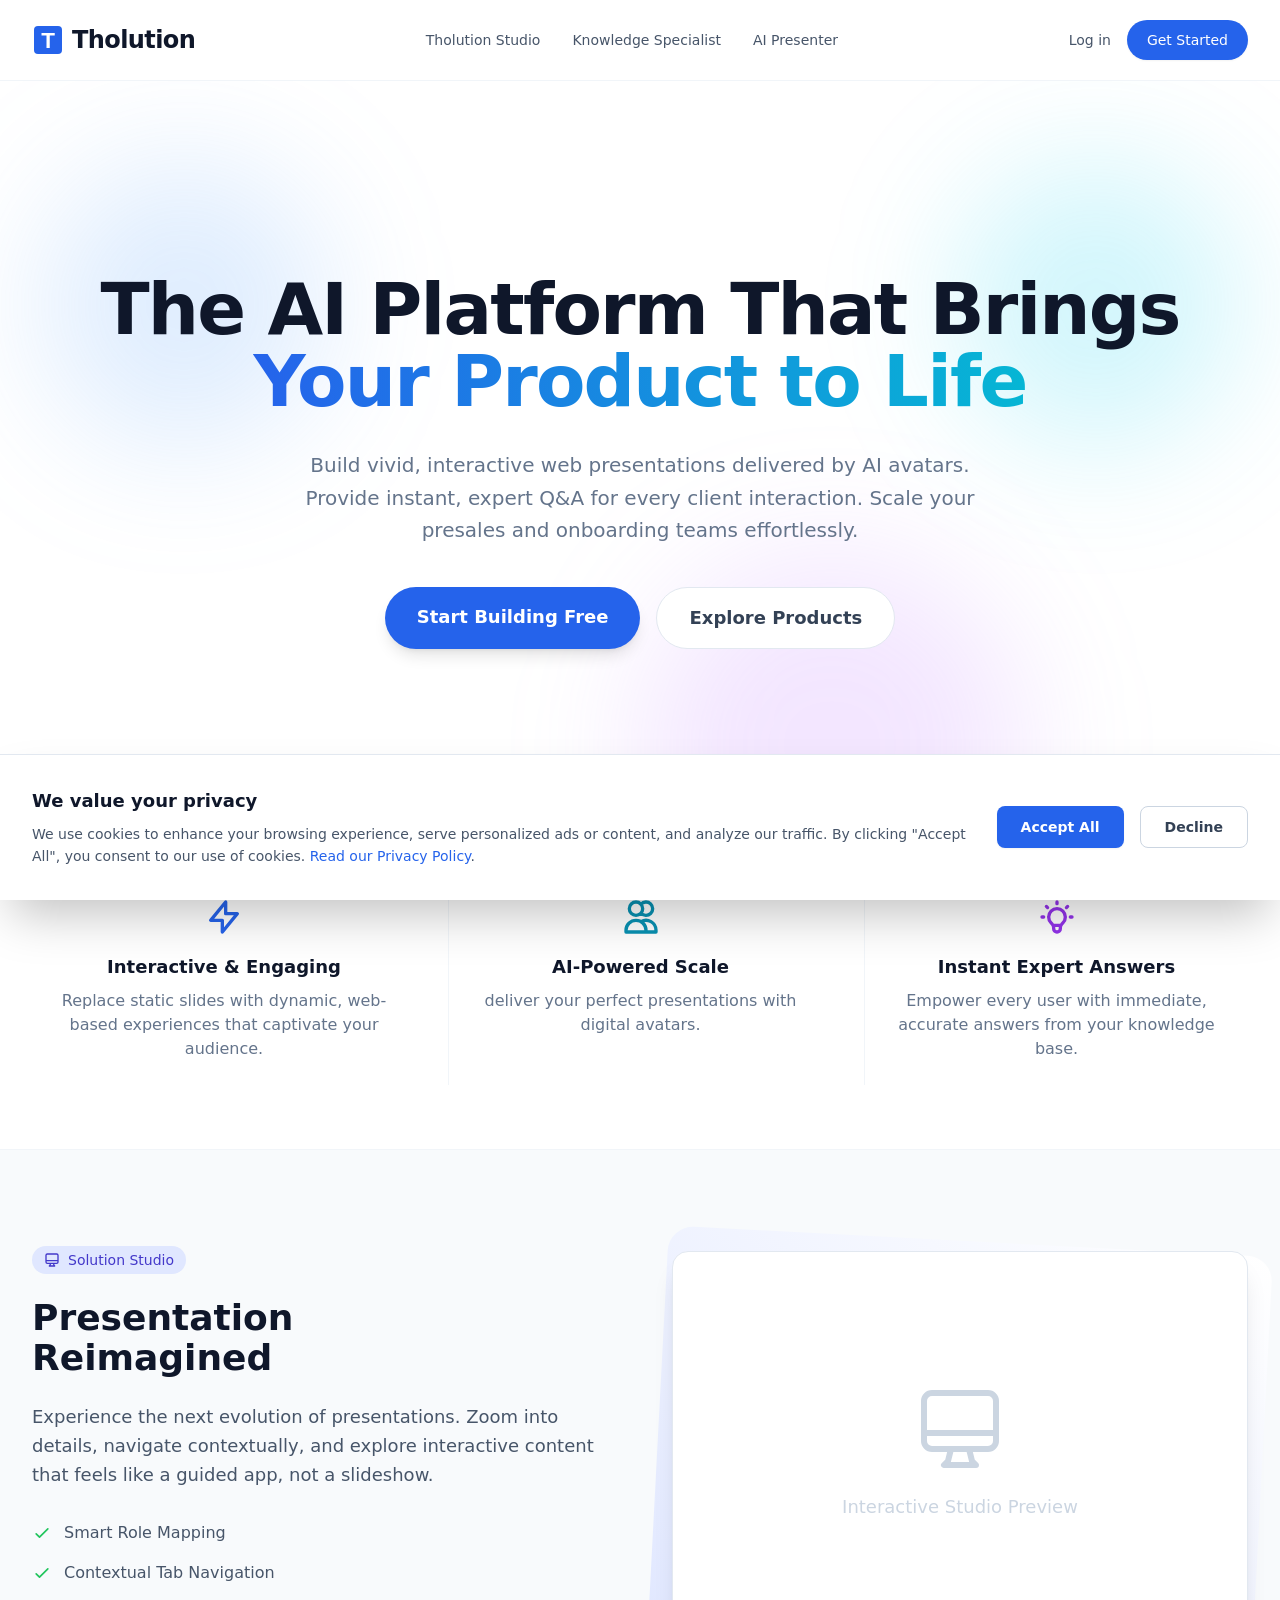
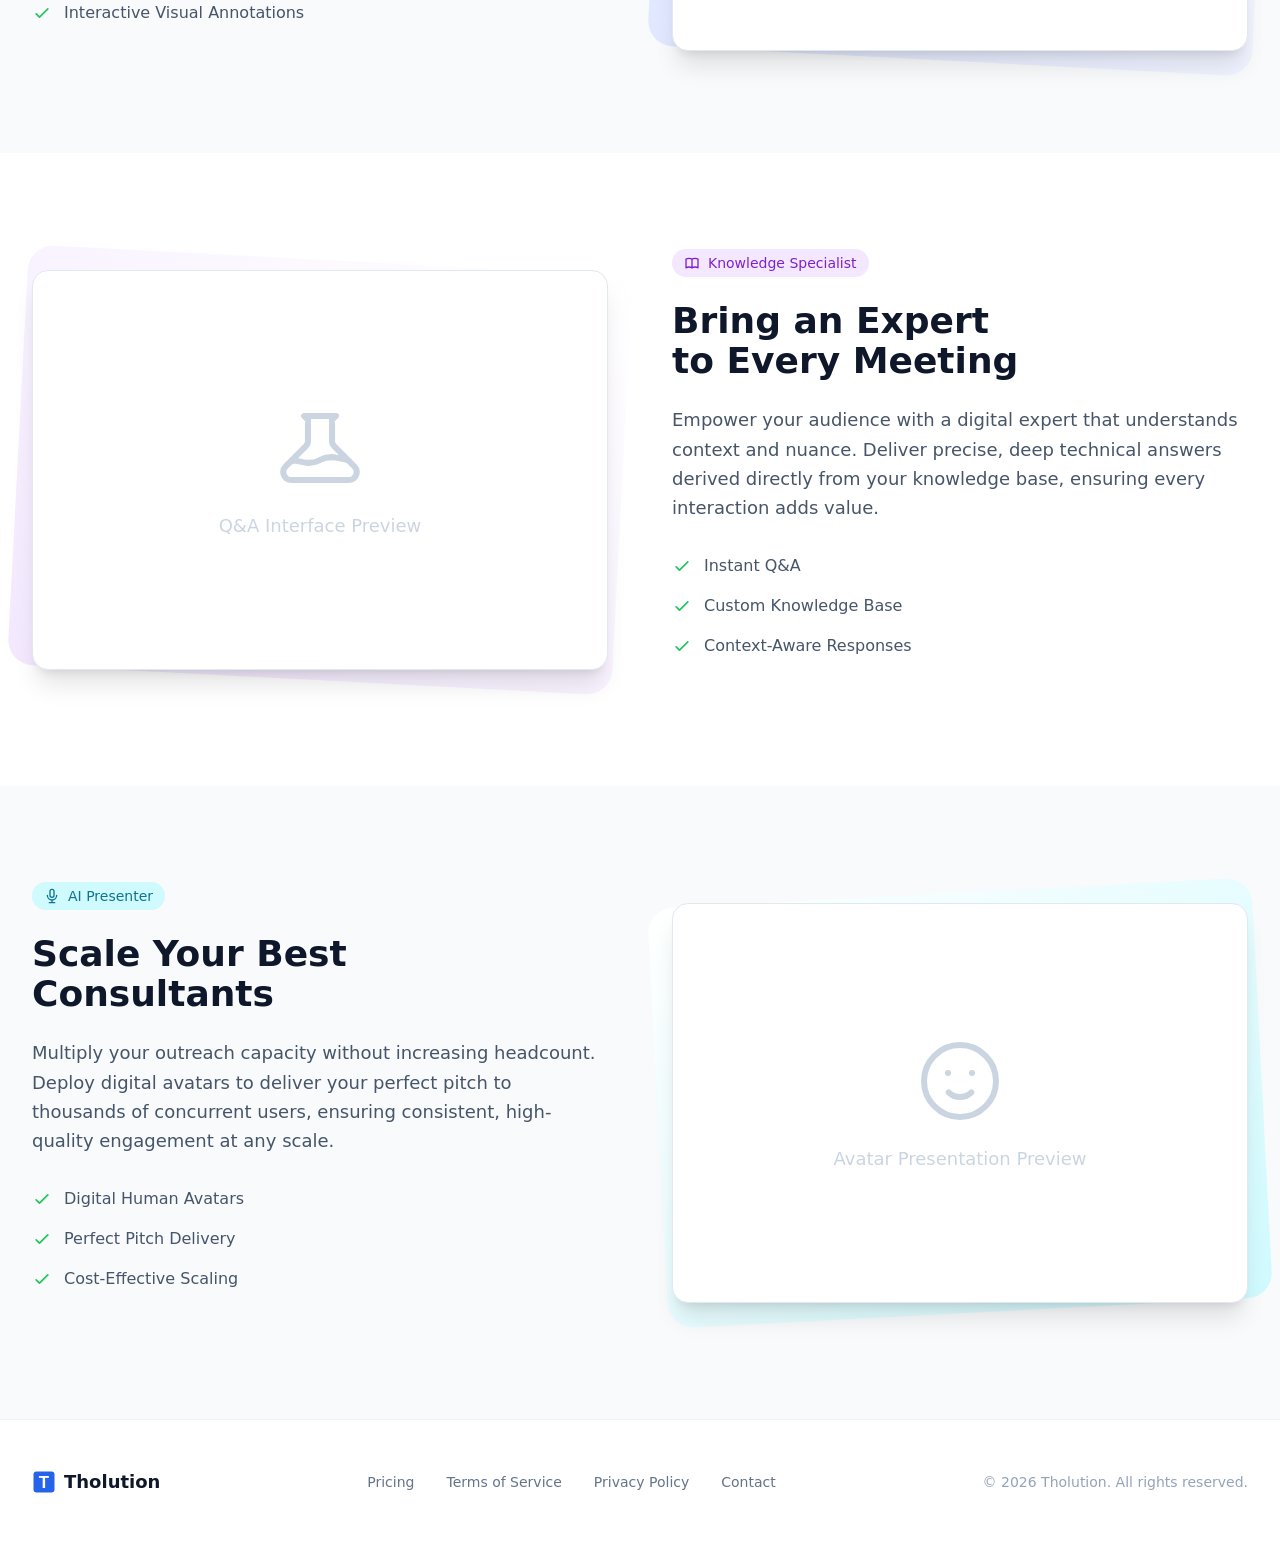
==== index.html @ 137892c8 "update" ====
<!doctype html>
<html lang="en">
  <head>
    <meta charset="UTF-8" />
    <link rel="icon" type="image/svg+xml" href="./logo.svg" />
    <meta name="viewport" content="width=device-width, initial-scale=1.0" />
    <title>Tholution</title>
    <script type="module" crossorigin src="./assets/index-id7wQZdW.js"></script>
    <link rel="stylesheet" crossorigin href="./assets/index-CT3UeF5n.css">
  </head>
  <body>
    <div id="app"></div>
  </body>
</html>
---- assets/index-CT3UeF5n.css ----
*,:before,:after{--tw-border-spacing-x: 0;--tw-border-spacing-y: 0;--tw-translate-x: 0;--tw-translate-y: 0;--tw-rotate: 0;--tw-skew-x: 0;--tw-skew-y: 0;--tw-scale-x: 1;--tw-scale-y: 1;--tw-pan-x: ;--tw-pan-y: ;--tw-pinch-zoom: ;--tw-scroll-snap-strictness: proximity;--tw-gradient-from-position: ;--tw-gradient-via-position: ;--tw-gradient-to-position: ;--tw-ordinal: ;--tw-slashed-zero: ;--tw-numeric-figure: ;--tw-numeric-spacing: ;--tw-numeric-fraction: ;--tw-ring-inset: ;--tw-ring-offset-width: 0px;--tw-ring-offset-color: #fff;--tw-ring-color: rgb(59 130 246 / .5);--tw-ring-offset-shadow: 0 0 #0000;--tw-ring-shadow: 0 0 #0000;--tw-shadow: 0 0 #0000;--tw-shadow-colored: 0 0 #0000;--tw-blur: ;--tw-brightness: ;--tw-contrast: ;--tw-grayscale: ;--tw-hue-rotate: ;--tw-invert: ;--tw-saturate: ;--tw-sepia: ;--tw-drop-shadow: ;--tw-backdrop-blur: ;--tw-backdrop-brightness: ;--tw-backdrop-contrast: ;--tw-backdrop-grayscale: ;--tw-backdrop-hue-rotate: ;--tw-backdrop-invert: ;--tw-backdrop-opacity: ;--tw-backdrop-saturate: ;--tw-backdrop-sepia: ;--tw-contain-size: ;--tw-contain-layout: ;--tw-contain-paint: ;--tw-contain-style: }::backdrop{--tw-border-spacing-x: 0;--tw-border-spacing-y: 0;--tw-translate-x: 0;--tw-translate-y: 0;--tw-rotate: 0;--tw-skew-x: 0;--tw-skew-y: 0;--tw-scale-x: 1;--tw-scale-y: 1;--tw-pan-x: ;--tw-pan-y: ;--tw-pinch-zoom: ;--tw-scroll-snap-strictness: proximity;--tw-gradient-from-position: ;--tw-gradient-via-position: ;--tw-gradient-to-position: ;--tw-ordinal: ;--tw-slashed-zero: ;--tw-numeric-figure: ;--tw-numeric-spacing: ;--tw-numeric-fraction: ;--tw-ring-inset: ;--tw-ring-offset-width: 0px;--tw-ring-offset-color: #fff;--tw-ring-color: rgb(59 130 246 / .5);--tw-ring-offset-shadow: 0 0 #0000;--tw-ring-shadow: 0 0 #0000;--tw-shadow: 0 0 #0000;--tw-shadow-colored: 0 0 #0000;--tw-blur: ;--tw-brightness: ;--tw-contrast: ;--tw-grayscale: ;--tw-hue-rotate: ;--tw-invert: ;--tw-saturate: ;--tw-sepia: ;--tw-drop-shadow: ;--tw-backdrop-blur: ;--tw-backdrop-brightness: ;--tw-backdrop-contrast: ;--tw-backdrop-grayscale: ;--tw-backdrop-hue-rotate: ;--tw-backdrop-invert: ;--tw-backdrop-opacity: ;--tw-backdrop-saturate: ;--tw-backdrop-sepia: ;--tw-contain-size: ;--tw-contain-layout: ;--tw-contain-paint: ;--tw-contain-style: }*,:before,:after{box-sizing:border-box;border-width:0;border-style:solid;border-color:#e5e7eb}:before,:after{--tw-content: ""}html,:host{line-height:1.5;-webkit-text-size-adjust:100%;-moz-tab-size:4;-o-tab-size:4;tab-size:4;font-family:ui-sans-serif,system-ui,sans-serif,"Apple Color Emoji","Segoe UI Emoji",Segoe UI Symbol,"Noto Color Emoji";font-feature-settings:normal;font-variation-settings:normal;-webkit-tap-highlight-color:transparent}body{margin:0;line-height:inherit}hr{height:0;color:inherit;border-top-width:1px}abbr:where([title]){-webkit-text-decoration:underline dotted;text-decoration:underline dotted}h1,h2,h3,h4,h5,h6{font-size:inherit;font-weight:inherit}a{color:inherit;text-decoration:inherit}b,strong{font-weight:bolder}code,kbd,samp,pre{font-family:ui-monospace,SFMono-Regular,Menlo,Monaco,Consolas,Liberation Mono,Courier New,monospace;font-feature-settings:normal;font-variation-settings:normal;font-size:1em}small{font-size:80%}sub,sup{font-size:75%;line-height:0;position:relative;vertical-align:baseline}sub{bottom:-.25em}sup{top:-.5em}table{text-indent:0;border-color:inherit;border-collapse:collapse}button,input,optgroup,select,textarea{font-family:inherit;font-feature-settings:inherit;font-variation-settings:inherit;font-size:100%;font-weight:inherit;line-height:inherit;letter-spacing:inherit;color:inherit;margin:0;padding:0}button,select{text-transform:none}button,input:where([type=button]),input:where([type=reset]),input:where([type=submit]){-webkit-appearance:button;background-color:transparent;background-image:none}:-moz-focusring{outline:auto}:-moz-ui-invalid{box-shadow:none}progress{vertical-align:baseline}::-webkit-inner-spin-button,::-webkit-outer-spin-button{height:auto}[type=search]{-webkit-appearance:textfield;outline-offset:-2px}::-webkit-search-decoration{-webkit-appearance:none}::-webkit-file-upload-button{-webkit-appearance:button;font:inherit}summary{display:list-item}blockquote,dl,dd,h1,h2,h3,h4,h5,h6,hr,figure,p,pre{margin:0}fieldset{margin:0;padding:0}legend{padding:0}ol,ul,menu{list-style:none;margin:0;padding:0}dialog{padding:0}textarea{resize:vertical}input::-moz-placeholder,textarea::-moz-placeholder{opacity:1;color:#9ca3af}input::placeholder,textarea::placeholder{opacity:1;color:#9ca3af}button,[role=button]{cursor:pointer}:disabled{cursor:default}img,svg,video,canvas,audio,iframe,embed,object{display:block;vertical-align:middle}img,video{max-width:100%;height:auto}[hidden]:where(:not([hidden=until-found])){display:none}.container{width:100%;margin-right:auto;margin-left:auto}@media (min-width: 640px){.container{max-width:640px}}@media (min-width: 768px){.container{max-width:768px}}@media (min-width: 1024px){.container{max-width:1024px}}@media (min-width: 1280px){.container{max-width:1280px}}@media (min-width: 1536px){.container{max-width:1536px}}.sr-only{position:absolute;width:1px;height:1px;padding:0;margin:-1px;overflow:hidden;clip:rect(0,0,0,0);white-space:nowrap;border-width:0}.pointer-events-none{pointer-events:none}.pointer-events-auto{pointer-events:auto}.static{position:static}.fixed{position:fixed}.absolute{position:absolute}.relative{position:relative}.sticky{position:sticky}.inset-0{top:0;right:0;bottom:0;left:0}.-bottom-32{bottom:-8rem}.-left-1\.5{left:-.375rem}.-right-1\.5{right:-.375rem}.bottom-0{bottom:0}.bottom-4{bottom:1rem}.left-0{left:0}.left-1\/2{left:50%}.left-10{left:2.5rem}.left-3{left:.75rem}.left-8{left:2rem}.left-\[-6px\]{left:-6px}.left-\[15px\]{left:15px}.left-\[19px\]{left:19px}.right-0{right:0}.right-10{right:2.5rem}.right-4{right:1rem}.right-\[-6px\]{right:-6px}.top-0{top:0}.top-1\/2{top:50%}.top-20{top:5rem}.top-4{top:1rem}.top-8{top:2rem}.z-0{z-index:0}.z-10{z-index:10}.z-50{z-index:50}.mx-auto{margin-left:auto;margin-right:auto}.my-6{margin-top:1.5rem;margin-bottom:1.5rem}.mb-0{margin-bottom:0}.mb-1{margin-bottom:.25rem}.mb-10{margin-bottom:2.5rem}.mb-12{margin-bottom:3rem}.mb-16{margin-bottom:4rem}.mb-2{margin-bottom:.5rem}.mb-4{margin-bottom:1rem}.mb-6{margin-bottom:1.5rem}.mb-8{margin-bottom:2rem}.ml-1{margin-left:.25rem}.ml-2{margin-left:.5rem}.ml-3{margin-left:.75rem}.mr-2{margin-right:.5rem}.mr-3{margin-right:.75rem}.mt-0\.5{margin-top:.125rem}.mt-1{margin-top:.25rem}.mt-1\.5{margin-top:.375rem}.mt-2{margin-top:.5rem}.mt-24{margin-top:6rem}.mt-3{margin-top:.75rem}.mt-4{margin-top:1rem}.mt-6{margin-top:1.5rem}.mt-8{margin-top:2rem}.mt-auto{margin-top:auto}.block{display:block}.flex{display:flex}.inline-flex{display:inline-flex}.table{display:table}.grid{display:grid}.hidden{display:none}.h-1\.5{height:.375rem}.h-10{height:2.5rem}.h-12{height:3rem}.h-16{height:4rem}.h-2{height:.5rem}.h-20{height:5rem}.h-24{height:6rem}.h-3{height:.75rem}.h-3\.5{height:.875rem}.h-4{height:1rem}.h-48{height:12rem}.h-5{height:1.25rem}.h-6{height:1.5rem}.h-64{height:16rem}.h-72{height:18rem}.h-8{height:2rem}.h-96{height:24rem}.h-\[100vh\]{height:100vh}.h-auto{height:auto}.h-full{height:100%}.h-screen{height:100vh}.max-h-40{max-height:10rem}.max-h-\[60vh\]{max-height:60vh}.max-h-\[90vh\]{max-height:90vh}.max-h-full{max-height:100%}.min-h-0{min-height:0px}.min-h-\[400px\]{min-height:400px}.min-h-screen{min-height:100vh}.w-0{width:0px}.w-0\.5{width:.125rem}.w-1{width:.25rem}.w-1\.5{width:.375rem}.w-1\/2{width:50%}.w-10{width:2.5rem}.w-12{width:3rem}.w-16{width:4rem}.w-2{width:.5rem}.w-24{width:6rem}.w-3{width:.75rem}.w-3\.5{width:.875rem}.w-4{width:1rem}.w-48{width:12rem}.w-5{width:1.25rem}.w-6{width:1.5rem}.w-64{width:16rem}.w-72{width:18rem}.w-8{width:2rem}.w-80{width:20rem}.w-96{width:24rem}.w-\[200px\]{width:200px}.w-full{width:100%}.w-screen{width:100vw}.min-w-full{min-width:100%}.max-w-2xl{max-width:42rem}.max-w-4xl{max-width:56rem}.max-w-5xl{max-width:64rem}.max-w-6xl{max-width:72rem}.max-w-7xl{max-width:80rem}.max-w-lg{max-width:32rem}.max-w-md{max-width:28rem}.max-w-none{max-width:none}.flex-1{flex:1 1 0%}.flex-\[2\]{flex:2}.flex-shrink-0,.shrink-0{flex-shrink:0}.-translate-x-1\/2{--tw-translate-x: -50%;transform:translate(var(--tw-translate-x),var(--tw-translate-y)) rotate(var(--tw-rotate)) skew(var(--tw-skew-x)) skewY(var(--tw-skew-y)) scaleX(var(--tw-scale-x)) scaleY(var(--tw-scale-y))}.-translate-y-1\/2{--tw-translate-y: -50%;transform:translate(var(--tw-translate-x),var(--tw-translate-y)) rotate(var(--tw-rotate)) skew(var(--tw-skew-x)) skewY(var(--tw-skew-y)) scaleX(var(--tw-scale-x)) scaleY(var(--tw-scale-y))}.translate-x-0{--tw-translate-x: 0px;transform:translate(var(--tw-translate-x),var(--tw-translate-y)) rotate(var(--tw-rotate)) skew(var(--tw-skew-x)) skewY(var(--tw-skew-y)) scaleX(var(--tw-scale-x)) scaleY(var(--tw-scale-y))}.translate-x-1\/2{--tw-translate-x: 50%;transform:translate(var(--tw-translate-x),var(--tw-translate-y)) rotate(var(--tw-rotate)) skew(var(--tw-skew-x)) skewY(var(--tw-skew-y)) scaleX(var(--tw-scale-x)) scaleY(var(--tw-scale-y))}.translate-x-4{--tw-translate-x: 1rem;transform:translate(var(--tw-translate-x),var(--tw-translate-y)) rotate(var(--tw-rotate)) skew(var(--tw-skew-x)) skewY(var(--tw-skew-y)) scaleX(var(--tw-scale-x)) scaleY(var(--tw-scale-y))}.translate-y-0{--tw-translate-y: 0px;transform:translate(var(--tw-translate-x),var(--tw-translate-y)) rotate(var(--tw-rotate)) skew(var(--tw-skew-x)) skewY(var(--tw-skew-y)) scaleX(var(--tw-scale-x)) scaleY(var(--tw-scale-y))}.translate-y-1\/2{--tw-translate-y: 50%;transform:translate(var(--tw-translate-x),var(--tw-translate-y)) rotate(var(--tw-rotate)) skew(var(--tw-skew-x)) skewY(var(--tw-skew-y)) scaleX(var(--tw-scale-x)) scaleY(var(--tw-scale-y))}.translate-y-2{--tw-translate-y: .5rem;transform:translate(var(--tw-translate-x),var(--tw-translate-y)) rotate(var(--tw-rotate)) skew(var(--tw-skew-x)) skewY(var(--tw-skew-y)) scaleX(var(--tw-scale-x)) scaleY(var(--tw-scale-y))}.-rotate-3{--tw-rotate: -3deg;transform:translate(var(--tw-translate-x),var(--tw-translate-y)) rotate(var(--tw-rotate)) skew(var(--tw-skew-x)) skewY(var(--tw-skew-y)) scaleX(var(--tw-scale-x)) scaleY(var(--tw-scale-y))}.rotate-3{--tw-rotate: 3deg;transform:translate(var(--tw-translate-x),var(--tw-translate-y)) rotate(var(--tw-rotate)) skew(var(--tw-skew-x)) skewY(var(--tw-skew-y)) scaleX(var(--tw-scale-x)) scaleY(var(--tw-scale-y))}.scale-100{--tw-scale-x: 1;--tw-scale-y: 1;transform:translate(var(--tw-translate-x),var(--tw-translate-y)) rotate(var(--tw-rotate)) skew(var(--tw-skew-x)) skewY(var(--tw-skew-y)) scaleX(var(--tw-scale-x)) scaleY(var(--tw-scale-y))}.scale-105{--tw-scale-x: 1.05;--tw-scale-y: 1.05;transform:translate(var(--tw-translate-x),var(--tw-translate-y)) rotate(var(--tw-rotate)) skew(var(--tw-skew-x)) skewY(var(--tw-skew-y)) scaleX(var(--tw-scale-x)) scaleY(var(--tw-scale-y))}.scale-110{--tw-scale-x: 1.1;--tw-scale-y: 1.1;transform:translate(var(--tw-translate-x),var(--tw-translate-y)) rotate(var(--tw-rotate)) skew(var(--tw-skew-x)) skewY(var(--tw-skew-y)) scaleX(var(--tw-scale-x)) scaleY(var(--tw-scale-y))}.scale-125{--tw-scale-x: 1.25;--tw-scale-y: 1.25;transform:translate(var(--tw-translate-x),var(--tw-translate-y)) rotate(var(--tw-rotate)) skew(var(--tw-skew-x)) skewY(var(--tw-skew-y)) scaleX(var(--tw-scale-x)) scaleY(var(--tw-scale-y))}.scale-50{--tw-scale-x: .5;--tw-scale-y: .5;transform:translate(var(--tw-translate-x),var(--tw-translate-y)) rotate(var(--tw-rotate)) skew(var(--tw-skew-x)) skewY(var(--tw-skew-y)) scaleX(var(--tw-scale-x)) scaleY(var(--tw-scale-y))}.scale-\[1\.02\]{--tw-scale-x: 1.02;--tw-scale-y: 1.02;transform:translate(var(--tw-translate-x),var(--tw-translate-y)) rotate(var(--tw-rotate)) skew(var(--tw-skew-x)) skewY(var(--tw-skew-y)) scaleX(var(--tw-scale-x)) scaleY(var(--tw-scale-y))}.scale-\[1\.05\]{--tw-scale-x: 1.05;--tw-scale-y: 1.05;transform:translate(var(--tw-translate-x),var(--tw-translate-y)) rotate(var(--tw-rotate)) skew(var(--tw-skew-x)) skewY(var(--tw-skew-y)) scaleX(var(--tw-scale-x)) scaleY(var(--tw-scale-y))}.transform{transform:translate(var(--tw-translate-x),var(--tw-translate-y)) rotate(var(--tw-rotate)) skew(var(--tw-skew-x)) skewY(var(--tw-skew-y)) scaleX(var(--tw-scale-x)) scaleY(var(--tw-scale-y))}@keyframes bounce{0%,to{transform:translateY(-25%);animation-timing-function:cubic-bezier(.8,0,1,1)}50%{transform:none;animation-timing-function:cubic-bezier(0,0,.2,1)}}.animate-bounce{animation:bounce 1s infinite}@keyframes pulse{50%{opacity:.5}}.animate-pulse{animation:pulse 2s cubic-bezier(.4,0,.6,1) infinite}.cursor-default{cursor:default}.cursor-help{cursor:help}.cursor-not-allowed{cursor:not-allowed}.cursor-pointer{cursor:pointer}.resize{resize:both}.list-inside{list-style-position:inside}.list-disc{list-style-type:disc}.appearance-none{-webkit-appearance:none;-moz-appearance:none;appearance:none}.break-inside-avoid{-moz-column-break-inside:avoid;break-inside:avoid}.grid-cols-1{grid-template-columns:repeat(1,minmax(0,1fr))}.grid-cols-3{grid-template-columns:repeat(3,minmax(0,1fr))}.flex-row{flex-direction:row}.flex-col{flex-direction:column}.flex-wrap{flex-wrap:wrap}.items-start{align-items:flex-start}.items-center{align-items:center}.items-stretch{align-items:stretch}.justify-start{justify-content:flex-start}.justify-end{justify-content:flex-end}.justify-center{justify-content:center}.justify-between{justify-content:space-between}.gap-0{gap:0px}.gap-1{gap:.25rem}.gap-1\.5{gap:.375rem}.gap-12{gap:3rem}.gap-16{gap:4rem}.gap-2{gap:.5rem}.gap-3{gap:.75rem}.gap-4{gap:1rem}.gap-6{gap:1.5rem}.gap-8{gap:2rem}.-space-y-px>:not([hidden])~:not([hidden]){--tw-space-y-reverse: 0;margin-top:calc(-1px * calc(1 - var(--tw-space-y-reverse)));margin-bottom:calc(-1px * var(--tw-space-y-reverse))}.space-x-3>:not([hidden])~:not([hidden]){--tw-space-x-reverse: 0;margin-right:calc(.75rem * var(--tw-space-x-reverse));margin-left:calc(.75rem * calc(1 - var(--tw-space-x-reverse)))}.space-x-4>:not([hidden])~:not([hidden]){--tw-space-x-reverse: 0;margin-right:calc(1rem * var(--tw-space-x-reverse));margin-left:calc(1rem * calc(1 - var(--tw-space-x-reverse)))}.space-y-2>:not([hidden])~:not([hidden]){--tw-space-y-reverse: 0;margin-top:calc(.5rem * calc(1 - var(--tw-space-y-reverse)));margin-bottom:calc(.5rem * var(--tw-space-y-reverse))}.space-y-4>:not([hidden])~:not([hidden]){--tw-space-y-reverse: 0;margin-top:calc(1rem * calc(1 - var(--tw-space-y-reverse)));margin-bottom:calc(1rem * var(--tw-space-y-reverse))}.space-y-6>:not([hidden])~:not([hidden]){--tw-space-y-reverse: 0;margin-top:calc(1.5rem * calc(1 - var(--tw-space-y-reverse)));margin-bottom:calc(1.5rem * var(--tw-space-y-reverse))}.space-y-8>:not([hidden])~:not([hidden]){--tw-space-y-reverse: 0;margin-top:calc(2rem * calc(1 - var(--tw-space-y-reverse)));margin-bottom:calc(2rem * var(--tw-space-y-reverse))}.divide-y>:not([hidden])~:not([hidden]){--tw-divide-y-reverse: 0;border-top-width:calc(1px * calc(1 - var(--tw-divide-y-reverse)));border-bottom-width:calc(1px * var(--tw-divide-y-reverse))}.divide-gray-200>:not([hidden])~:not([hidden]){--tw-divide-opacity: 1;border-color:rgb(229 231 235 / var(--tw-divide-opacity, 1))}.divide-gray-300>:not([hidden])~:not([hidden]){--tw-divide-opacity: 1;border-color:rgb(209 213 219 / var(--tw-divide-opacity, 1))}.divide-slate-100>:not([hidden])~:not([hidden]){--tw-divide-opacity: 1;border-color:rgb(241 245 249 / var(--tw-divide-opacity, 1))}.overflow-hidden{overflow:hidden}.overflow-visible{overflow:visible}.overflow-y-auto{overflow-y:auto}.scroll-smooth{scroll-behavior:smooth}.truncate{overflow:hidden;text-overflow:ellipsis;white-space:nowrap}.whitespace-nowrap{white-space:nowrap}.break-all{word-break:break-all}.rounded{border-radius:.25rem}.rounded-2xl{border-radius:1rem}.rounded-3xl{border-radius:1.5rem}.rounded-full{border-radius:9999px}.rounded-lg{border-radius:.5rem}.rounded-md{border-radius:.375rem}.rounded-none{border-radius:0}.rounded-xl{border-radius:.75rem}.rounded-b-md{border-bottom-right-radius:.375rem;border-bottom-left-radius:.375rem}.rounded-r-full{border-top-right-radius:9999px;border-bottom-right-radius:9999px}.rounded-t-md{border-top-left-radius:.375rem;border-top-right-radius:.375rem}.rounded-bl-lg{border-bottom-left-radius:.5rem}.rounded-tr-lg{border-top-right-radius:.5rem}.border{border-width:1px}.border-2{border-width:2px}.border-4{border-width:4px}.border-b{border-bottom-width:1px}.border-b-2{border-bottom-width:2px}.border-l{border-left-width:1px}.border-r{border-right-width:1px}.border-t{border-top-width:1px}.border-solid{border-style:solid}.border-dashed{border-style:dashed}.border-black\/5{border-color:#0000000d}.border-blue-100{--tw-border-opacity: 1;border-color:rgb(219 234 254 / var(--tw-border-opacity, 1))}.border-blue-400{--tw-border-opacity: 1;border-color:rgb(96 165 250 / var(--tw-border-opacity, 1))}.border-blue-500{--tw-border-opacity: 1;border-color:rgb(59 130 246 / var(--tw-border-opacity, 1))}.border-blue-600{--tw-border-opacity: 1;border-color:rgb(37 99 235 / var(--tw-border-opacity, 1))}.border-gray-200{--tw-border-opacity: 1;border-color:rgb(229 231 235 / var(--tw-border-opacity, 1))}.border-gray-300{--tw-border-opacity: 1;border-color:rgb(209 213 219 / var(--tw-border-opacity, 1))}.border-green-100{--tw-border-opacity: 1;border-color:rgb(220 252 231 / var(--tw-border-opacity, 1))}.border-green-500{--tw-border-opacity: 1;border-color:rgb(34 197 94 / var(--tw-border-opacity, 1))}.border-indigo-500{--tw-border-opacity: 1;border-color:rgb(99 102 241 / var(--tw-border-opacity, 1))}.border-purple-100{--tw-border-opacity: 1;border-color:rgb(243 232 255 / var(--tw-border-opacity, 1))}.border-slate-100{--tw-border-opacity: 1;border-color:rgb(241 245 249 / var(--tw-border-opacity, 1))}.border-slate-200{--tw-border-opacity: 1;border-color:rgb(226 232 240 / var(--tw-border-opacity, 1))}.border-slate-300{--tw-border-opacity: 1;border-color:rgb(203 213 225 / var(--tw-border-opacity, 1))}.border-slate-50{--tw-border-opacity: 1;border-color:rgb(248 250 252 / var(--tw-border-opacity, 1))}.border-transparent{border-color:transparent}.border-white{--tw-border-opacity: 1;border-color:rgb(255 255 255 / var(--tw-border-opacity, 1))}.border-white\/20{border-color:#fff3}.bg-blue-100{--tw-bg-opacity: 1;background-color:rgb(219 234 254 / var(--tw-bg-opacity, 1))}.bg-blue-400{--tw-bg-opacity: 1;background-color:rgb(96 165 250 / var(--tw-bg-opacity, 1))}.bg-blue-400\/20{background-color:#60a5fa33}.bg-blue-50{--tw-bg-opacity: 1;background-color:rgb(239 246 255 / var(--tw-bg-opacity, 1))}.bg-blue-50\/10{background-color:#eff6ff1a}.bg-blue-50\/50{background-color:#eff6ff80}.bg-blue-500{--tw-bg-opacity: 1;background-color:rgb(59 130 246 / var(--tw-bg-opacity, 1))}.bg-blue-500\/0{background-color:#3b82f600}.bg-blue-500\/10{background-color:#3b82f61a}.bg-blue-600{--tw-bg-opacity: 1;background-color:rgb(37 99 235 / var(--tw-bg-opacity, 1))}.bg-cyan-100{--tw-bg-opacity: 1;background-color:rgb(207 250 254 / var(--tw-bg-opacity, 1))}.bg-cyan-400\/20{background-color:#22d3ee33}.bg-gray-100{--tw-bg-opacity: 1;background-color:rgb(243 244 246 / var(--tw-bg-opacity, 1))}.bg-gray-200{--tw-bg-opacity: 1;background-color:rgb(229 231 235 / var(--tw-bg-opacity, 1))}.bg-gray-50{--tw-bg-opacity: 1;background-color:rgb(249 250 251 / var(--tw-bg-opacity, 1))}.bg-gray-500{--tw-bg-opacity: 1;background-color:rgb(107 114 128 / var(--tw-bg-opacity, 1))}.bg-green-100{--tw-bg-opacity: 1;background-color:rgb(220 252 231 / var(--tw-bg-opacity, 1))}.bg-green-50{--tw-bg-opacity: 1;background-color:rgb(240 253 244 / var(--tw-bg-opacity, 1))}.bg-green-500{--tw-bg-opacity: 1;background-color:rgb(34 197 94 / var(--tw-bg-opacity, 1))}.bg-green-500\/20{background-color:#22c55e33}.bg-green-600{--tw-bg-opacity: 1;background-color:rgb(22 163 74 / var(--tw-bg-opacity, 1))}.bg-indigo-100{--tw-bg-opacity: 1;background-color:rgb(224 231 255 / var(--tw-bg-opacity, 1))}.bg-indigo-600{--tw-bg-opacity: 1;background-color:rgb(79 70 229 / var(--tw-bg-opacity, 1))}.bg-purple-100{--tw-bg-opacity: 1;background-color:rgb(243 232 255 / var(--tw-bg-opacity, 1))}.bg-purple-400\/20{background-color:#c084fc33}.bg-purple-50{--tw-bg-opacity: 1;background-color:rgb(250 245 255 / var(--tw-bg-opacity, 1))}.bg-purple-500{--tw-bg-opacity: 1;background-color:rgb(168 85 247 / var(--tw-bg-opacity, 1))}.bg-red-100{--tw-bg-opacity: 1;background-color:rgb(254 226 226 / var(--tw-bg-opacity, 1))}.bg-slate-100{--tw-bg-opacity: 1;background-color:rgb(241 245 249 / var(--tw-bg-opacity, 1))}.bg-slate-200{--tw-bg-opacity: 1;background-color:rgb(226 232 240 / var(--tw-bg-opacity, 1))}.bg-slate-300{--tw-bg-opacity: 1;background-color:rgb(203 213 225 / var(--tw-bg-opacity, 1))}.bg-slate-50{--tw-bg-opacity: 1;background-color:rgb(248 250 252 / var(--tw-bg-opacity, 1))}.bg-slate-50\/50{background-color:#f8fafc80}.bg-slate-800{--tw-bg-opacity: 1;background-color:rgb(30 41 59 / var(--tw-bg-opacity, 1))}.bg-white{--tw-bg-opacity: 1;background-color:rgb(255 255 255 / var(--tw-bg-opacity, 1))}.bg-white\/10{background-color:#ffffff1a}.bg-white\/80{background-color:#fffc}.bg-white\/95{background-color:#fffffff2}.bg-yellow-100{--tw-bg-opacity: 1;background-color:rgb(254 249 195 / var(--tw-bg-opacity, 1))}.bg-opacity-75{--tw-bg-opacity: .75}.bg-gradient-to-r{background-image:linear-gradient(to right,var(--tw-gradient-stops))}.bg-gradient-to-tl{background-image:linear-gradient(to top left,var(--tw-gradient-stops))}.bg-gradient-to-tr{background-image:linear-gradient(to top right,var(--tw-gradient-stops))}.from-blue-600{--tw-gradient-from: #2563eb var(--tw-gradient-from-position);--tw-gradient-to: rgb(37 99 235 / 0) var(--tw-gradient-to-position);--tw-gradient-stops: var(--tw-gradient-from), var(--tw-gradient-to)}.from-cyan-100{--tw-gradient-from: #cffafe var(--tw-gradient-from-position);--tw-gradient-to: rgb(207 250 254 / 0) var(--tw-gradient-to-position);--tw-gradient-stops: var(--tw-gradient-from), var(--tw-gradient-to)}.from-indigo-100{--tw-gradient-from: #e0e7ff var(--tw-gradient-from-position);--tw-gradient-to: rgb(224 231 255 / 0) var(--tw-gradient-to-position);--tw-gradient-stops: var(--tw-gradient-from), var(--tw-gradient-to)}.from-purple-100{--tw-gradient-from: #f3e8ff var(--tw-gradient-from-position);--tw-gradient-to: rgb(243 232 255 / 0) var(--tw-gradient-to-position);--tw-gradient-stops: var(--tw-gradient-from), var(--tw-gradient-to)}.to-cyan-500{--tw-gradient-to: #06b6d4 var(--tw-gradient-to-position)}.to-white{--tw-gradient-to: #fff var(--tw-gradient-to-position)}.bg-clip-text{-webkit-background-clip:text;background-clip:text}.stroke-blue-500{stroke:#3b82f6}.stroke-slate-200{stroke:#e2e8f0}.stroke-\[3px\]{stroke-width:3px}.object-contain{-o-object-fit:contain;object-fit:contain}.p-0{padding:0}.p-1{padding:.25rem}.p-2{padding:.5rem}.p-3{padding:.75rem}.p-4{padding:1rem}.p-5{padding:1.25rem}.p-6{padding:1.5rem}.p-8{padding:2rem}.px-1{padding-left:.25rem;padding-right:.25rem}.px-2{padding-left:.5rem;padding-right:.5rem}.px-2\.5{padding-left:.625rem;padding-right:.625rem}.px-3{padding-left:.75rem;padding-right:.75rem}.px-4{padding-left:1rem;padding-right:1rem}.px-5{padding-left:1.25rem;padding-right:1.25rem}.px-6{padding-left:1.5rem;padding-right:1.5rem}.px-8{padding-left:2rem;padding-right:2rem}.py-0\.5{padding-top:.125rem;padding-bottom:.125rem}.py-1{padding-top:.25rem;padding-bottom:.25rem}.py-1\.5{padding-top:.375rem;padding-bottom:.375rem}.py-12{padding-top:3rem;padding-bottom:3rem}.py-16{padding-top:4rem;padding-bottom:4rem}.py-2{padding-top:.5rem;padding-bottom:.5rem}.py-2\.5{padding-top:.625rem;padding-bottom:.625rem}.py-24{padding-top:6rem;padding-bottom:6rem}.py-3{padding-top:.75rem;padding-bottom:.75rem}.py-3\.5{padding-top:.875rem;padding-bottom:.875rem}.py-4{padding-top:1rem;padding-bottom:1rem}.py-5{padding-top:1.25rem;padding-bottom:1.25rem}.py-6{padding-top:1.5rem;padding-bottom:1.5rem}.pb-12{padding-bottom:3rem}.pb-2{padding-bottom:.5rem}.pb-24{padding-bottom:6rem}.pb-4{padding-bottom:1rem}.pb-5{padding-bottom:1.25rem}.pb-8{padding-bottom:2rem}.pl-10{padding-left:2.5rem}.pl-4{padding-left:1rem}.pr-2{padding-right:.5rem}.pr-3{padding-right:.75rem}.pr-4{padding-right:1rem}.pt-1{padding-top:.25rem}.pt-2{padding-top:.5rem}.pt-32{padding-top:8rem}.pt-4{padding-top:1rem}.text-left{text-align:left}.text-center{text-align:center}.text-right{text-align:right}.font-sans{font-family:ui-sans-serif,system-ui,sans-serif,"Apple Color Emoji","Segoe UI Emoji",Segoe UI Symbol,"Noto Color Emoji"}.text-2xl{font-size:1.5rem;line-height:2rem}.text-3xl{font-size:1.875rem;line-height:2.25rem}.text-4xl{font-size:2.25rem;line-height:2.5rem}.text-5xl{font-size:3rem;line-height:1}.text-lg{font-size:1.125rem;line-height:1.75rem}.text-sm{font-size:.875rem;line-height:1.25rem}.text-xl{font-size:1.25rem;line-height:1.75rem}.text-xs{font-size:.75rem;line-height:1rem}.font-bold{font-weight:700}.font-extrabold{font-weight:800}.font-medium{font-weight:500}.font-normal{font-weight:400}.font-semibold{font-weight:600}.uppercase{text-transform:uppercase}.capitalize{text-transform:capitalize}.leading-5{line-height:1.25rem}.leading-6{line-height:1.5rem}.leading-relaxed{line-height:1.625}.leading-tight{line-height:1.25}.tracking-tight{letter-spacing:-.025em}.tracking-wide{letter-spacing:.025em}.tracking-wider{letter-spacing:.05em}.text-blue-100{--tw-text-opacity: 1;color:rgb(219 234 254 / var(--tw-text-opacity, 1))}.text-blue-400{--tw-text-opacity: 1;color:rgb(96 165 250 / var(--tw-text-opacity, 1))}.text-blue-500{--tw-text-opacity: 1;color:rgb(59 130 246 / var(--tw-text-opacity, 1))}.text-blue-600{--tw-text-opacity: 1;color:rgb(37 99 235 / var(--tw-text-opacity, 1))}.text-blue-700{--tw-text-opacity: 1;color:rgb(29 78 216 / var(--tw-text-opacity, 1))}.text-cyan-600{--tw-text-opacity: 1;color:rgb(8 145 178 / var(--tw-text-opacity, 1))}.text-cyan-700{--tw-text-opacity: 1;color:rgb(14 116 144 / var(--tw-text-opacity, 1))}.text-gray-400{--tw-text-opacity: 1;color:rgb(156 163 175 / var(--tw-text-opacity, 1))}.text-gray-500{--tw-text-opacity: 1;color:rgb(107 114 128 / var(--tw-text-opacity, 1))}.text-gray-700{--tw-text-opacity: 1;color:rgb(55 65 81 / var(--tw-text-opacity, 1))}.text-gray-900{--tw-text-opacity: 1;color:rgb(17 24 39 / var(--tw-text-opacity, 1))}.text-green-500{--tw-text-opacity: 1;color:rgb(34 197 94 / var(--tw-text-opacity, 1))}.text-green-600{--tw-text-opacity: 1;color:rgb(22 163 74 / var(--tw-text-opacity, 1))}.text-green-800{--tw-text-opacity: 1;color:rgb(22 101 52 / var(--tw-text-opacity, 1))}.text-indigo-600{--tw-text-opacity: 1;color:rgb(79 70 229 / var(--tw-text-opacity, 1))}.text-indigo-700{--tw-text-opacity: 1;color:rgb(67 56 202 / var(--tw-text-opacity, 1))}.text-purple-500{--tw-text-opacity: 1;color:rgb(168 85 247 / var(--tw-text-opacity, 1))}.text-purple-600{--tw-text-opacity: 1;color:rgb(147 51 234 / var(--tw-text-opacity, 1))}.text-purple-700{--tw-text-opacity: 1;color:rgb(126 34 206 / var(--tw-text-opacity, 1))}.text-red-500{--tw-text-opacity: 1;color:rgb(239 68 68 / var(--tw-text-opacity, 1))}.text-red-800{--tw-text-opacity: 1;color:rgb(153 27 27 / var(--tw-text-opacity, 1))}.text-slate-300{--tw-text-opacity: 1;color:rgb(203 213 225 / var(--tw-text-opacity, 1))}.text-slate-400{--tw-text-opacity: 1;color:rgb(148 163 184 / var(--tw-text-opacity, 1))}.text-slate-500{--tw-text-opacity: 1;color:rgb(100 116 139 / var(--tw-text-opacity, 1))}.text-slate-600{--tw-text-opacity: 1;color:rgb(71 85 105 / var(--tw-text-opacity, 1))}.text-slate-700{--tw-text-opacity: 1;color:rgb(51 65 85 / var(--tw-text-opacity, 1))}.text-slate-800{--tw-text-opacity: 1;color:rgb(30 41 59 / var(--tw-text-opacity, 1))}.text-slate-900{--tw-text-opacity: 1;color:rgb(15 23 42 / var(--tw-text-opacity, 1))}.text-transparent{color:transparent}.text-white{--tw-text-opacity: 1;color:rgb(255 255 255 / var(--tw-text-opacity, 1))}.text-yellow-800{--tw-text-opacity: 1;color:rgb(133 77 14 / var(--tw-text-opacity, 1))}.line-through{text-decoration-line:line-through}.decoration-slate-400{text-decoration-color:#94a3b8}.placeholder-gray-500::-moz-placeholder{--tw-placeholder-opacity: 1;color:rgb(107 114 128 / var(--tw-placeholder-opacity, 1))}.placeholder-gray-500::placeholder{--tw-placeholder-opacity: 1;color:rgb(107 114 128 / var(--tw-placeholder-opacity, 1))}.opacity-0{opacity:0}.opacity-10{opacity:.1}.opacity-100{opacity:1}.opacity-20{opacity:.2}.opacity-40{opacity:.4}.opacity-5{opacity:.05}.opacity-50{opacity:.5}.opacity-60{opacity:.6}.opacity-75{opacity:.75}.mix-blend-multiply{mix-blend-mode:multiply}.shadow{--tw-shadow: 0 1px 3px 0 rgb(0 0 0 / .1), 0 1px 2px -1px rgb(0 0 0 / .1);--tw-shadow-colored: 0 1px 3px 0 var(--tw-shadow-color), 0 1px 2px -1px var(--tw-shadow-color);box-shadow:var(--tw-ring-offset-shadow, 0 0 #0000),var(--tw-ring-shadow, 0 0 #0000),var(--tw-shadow)}.shadow-2xl{--tw-shadow: 0 25px 50px -12px rgb(0 0 0 / .25);--tw-shadow-colored: 0 25px 50px -12px var(--tw-shadow-color);box-shadow:var(--tw-ring-offset-shadow, 0 0 #0000),var(--tw-ring-shadow, 0 0 #0000),var(--tw-shadow)}.shadow-lg{--tw-shadow: 0 10px 15px -3px rgb(0 0 0 / .1), 0 4px 6px -4px rgb(0 0 0 / .1);--tw-shadow-colored: 0 10px 15px -3px var(--tw-shadow-color), 0 4px 6px -4px var(--tw-shadow-color);box-shadow:var(--tw-ring-offset-shadow, 0 0 #0000),var(--tw-ring-shadow, 0 0 #0000),var(--tw-shadow)}.shadow-md{--tw-shadow: 0 4px 6px -1px rgb(0 0 0 / .1), 0 2px 4px -2px rgb(0 0 0 / .1);--tw-shadow-colored: 0 4px 6px -1px var(--tw-shadow-color), 0 2px 4px -2px var(--tw-shadow-color);box-shadow:var(--tw-ring-offset-shadow, 0 0 #0000),var(--tw-ring-shadow, 0 0 #0000),var(--tw-shadow)}.shadow-sm{--tw-shadow: 0 1px 2px 0 rgb(0 0 0 / .05);--tw-shadow-colored: 0 1px 2px 0 var(--tw-shadow-color);box-shadow:var(--tw-ring-offset-shadow, 0 0 #0000),var(--tw-ring-shadow, 0 0 #0000),var(--tw-shadow)}.shadow-xl{--tw-shadow: 0 20px 25px -5px rgb(0 0 0 / .1), 0 8px 10px -6px rgb(0 0 0 / .1);--tw-shadow-colored: 0 20px 25px -5px var(--tw-shadow-color), 0 8px 10px -6px var(--tw-shadow-color);box-shadow:var(--tw-ring-offset-shadow, 0 0 #0000),var(--tw-ring-shadow, 0 0 #0000),var(--tw-shadow)}.outline-none{outline:2px solid transparent;outline-offset:2px}.ring-1{--tw-ring-offset-shadow: var(--tw-ring-inset) 0 0 0 var(--tw-ring-offset-width) var(--tw-ring-offset-color);--tw-ring-shadow: var(--tw-ring-inset) 0 0 0 calc(1px + var(--tw-ring-offset-width)) var(--tw-ring-color);box-shadow:var(--tw-ring-offset-shadow),var(--tw-ring-shadow),var(--tw-shadow, 0 0 #0000)}.ring-2{--tw-ring-offset-shadow: var(--tw-ring-inset) 0 0 0 var(--tw-ring-offset-width) var(--tw-ring-offset-color);--tw-ring-shadow: var(--tw-ring-inset) 0 0 0 calc(2px + var(--tw-ring-offset-width)) var(--tw-ring-color);box-shadow:var(--tw-ring-offset-shadow),var(--tw-ring-shadow),var(--tw-shadow, 0 0 #0000)}.ring-4{--tw-ring-offset-shadow: var(--tw-ring-inset) 0 0 0 var(--tw-ring-offset-width) var(--tw-ring-offset-color);--tw-ring-shadow: var(--tw-ring-inset) 0 0 0 calc(4px + var(--tw-ring-offset-width)) var(--tw-ring-color);box-shadow:var(--tw-ring-offset-shadow),var(--tw-ring-shadow),var(--tw-shadow, 0 0 #0000)}.ring-black{--tw-ring-opacity: 1;--tw-ring-color: rgb(0 0 0 / var(--tw-ring-opacity, 1))}.ring-blue-100{--tw-ring-opacity: 1;--tw-ring-color: rgb(219 234 254 / var(--tw-ring-opacity, 1))}.ring-blue-500\/20{--tw-ring-color: rgb(59 130 246 / .2)}.ring-opacity-5{--tw-ring-opacity: .05}.blur-2xl{--tw-blur: blur(40px);filter:var(--tw-blur) var(--tw-brightness) var(--tw-contrast) var(--tw-grayscale) var(--tw-hue-rotate) var(--tw-invert) var(--tw-saturate) var(--tw-sepia) var(--tw-drop-shadow)}.blur-3xl{--tw-blur: blur(64px);filter:var(--tw-blur) var(--tw-brightness) var(--tw-contrast) var(--tw-grayscale) var(--tw-hue-rotate) var(--tw-invert) var(--tw-saturate) var(--tw-sepia) var(--tw-drop-shadow)}.blur-\[1px\]{--tw-blur: blur(1px);filter:var(--tw-blur) var(--tw-brightness) var(--tw-contrast) var(--tw-grayscale) var(--tw-hue-rotate) var(--tw-invert) var(--tw-saturate) var(--tw-sepia) var(--tw-drop-shadow)}.filter{filter:var(--tw-blur) var(--tw-brightness) var(--tw-contrast) var(--tw-grayscale) var(--tw-hue-rotate) var(--tw-invert) var(--tw-saturate) var(--tw-sepia) var(--tw-drop-shadow)}.backdrop-blur-md{--tw-backdrop-blur: blur(12px);-webkit-backdrop-filter:var(--tw-backdrop-blur) var(--tw-backdrop-brightness) var(--tw-backdrop-contrast) var(--tw-backdrop-grayscale) var(--tw-backdrop-hue-rotate) var(--tw-backdrop-invert) var(--tw-backdrop-opacity) var(--tw-backdrop-saturate) var(--tw-backdrop-sepia);backdrop-filter:var(--tw-backdrop-blur) var(--tw-backdrop-brightness) var(--tw-backdrop-contrast) var(--tw-backdrop-grayscale) var(--tw-backdrop-hue-rotate) var(--tw-backdrop-invert) var(--tw-backdrop-opacity) var(--tw-backdrop-saturate) var(--tw-backdrop-sepia)}.backdrop-blur-sm{--tw-backdrop-blur: blur(4px);-webkit-backdrop-filter:var(--tw-backdrop-blur) var(--tw-backdrop-brightness) var(--tw-backdrop-contrast) var(--tw-backdrop-grayscale) var(--tw-backdrop-hue-rotate) var(--tw-backdrop-invert) var(--tw-backdrop-opacity) var(--tw-backdrop-saturate) var(--tw-backdrop-sepia);backdrop-filter:var(--tw-backdrop-blur) var(--tw-backdrop-brightness) var(--tw-backdrop-contrast) var(--tw-backdrop-grayscale) var(--tw-backdrop-hue-rotate) var(--tw-backdrop-invert) var(--tw-backdrop-opacity) var(--tw-backdrop-saturate) var(--tw-backdrop-sepia)}.transition{transition-property:color,background-color,border-color,text-decoration-color,fill,stroke,opacity,box-shadow,transform,filter,backdrop-filter;transition-timing-function:cubic-bezier(.4,0,.2,1);transition-duration:.15s}.transition-all{transition-property:all;transition-timing-function:cubic-bezier(.4,0,.2,1);transition-duration:.15s}.transition-colors{transition-property:color,background-color,border-color,text-decoration-color,fill,stroke;transition-timing-function:cubic-bezier(.4,0,.2,1);transition-duration:.15s}.transition-opacity{transition-property:opacity;transition-timing-function:cubic-bezier(.4,0,.2,1);transition-duration:.15s}.transition-shadow{transition-property:box-shadow;transition-timing-function:cubic-bezier(.4,0,.2,1);transition-duration:.15s}.transition-transform{transition-property:transform;transition-timing-function:cubic-bezier(.4,0,.2,1);transition-duration:.15s}.duration-1000{transition-duration:1s}.duration-150{transition-duration:.15s}.duration-200{transition-duration:.2s}.duration-300{transition-duration:.3s}.ease-in{transition-timing-function:cubic-bezier(.4,0,1,1)}.ease-in-out{transition-timing-function:cubic-bezier(.4,0,.2,1)}.ease-out{transition-timing-function:cubic-bezier(0,0,.2,1)}:root{font-family:-apple-system,BlinkMacSystemFont,Segoe UI,Noto Sans,Helvetica,Arial,sans-serif,"Apple Color Emoji","Segoe UI Emoji";line-height:1.5;font-weight:400;font-synthesis:none;text-rendering:optimizeLegibility;-webkit-font-smoothing:antialiased;-moz-osx-font-smoothing:grayscale}.last\:mb-0:last-child{margin-bottom:0}.last\:pb-0:last-child{padding-bottom:0}.hover\:-translate-y-0\.5:hover{--tw-translate-y: -.125rem;transform:translate(var(--tw-translate-x),var(--tw-translate-y)) rotate(var(--tw-rotate)) skew(var(--tw-skew-x)) skewY(var(--tw-skew-y)) scaleX(var(--tw-scale-x)) scaleY(var(--tw-scale-y))}.hover\:-translate-y-1:hover{--tw-translate-y: -.25rem;transform:translate(var(--tw-translate-x),var(--tw-translate-y)) rotate(var(--tw-rotate)) skew(var(--tw-skew-x)) skewY(var(--tw-skew-y)) scaleX(var(--tw-scale-x)) scaleY(var(--tw-scale-y))}.hover\:border-blue-200:hover{--tw-border-opacity: 1;border-color:rgb(191 219 254 / var(--tw-border-opacity, 1))}.hover\:border-gray-300:hover{--tw-border-opacity: 1;border-color:rgb(209 213 219 / var(--tw-border-opacity, 1))}.hover\:border-green-200:hover{--tw-border-opacity: 1;border-color:rgb(187 247 208 / var(--tw-border-opacity, 1))}.hover\:border-purple-200:hover{--tw-border-opacity: 1;border-color:rgb(233 213 255 / var(--tw-border-opacity, 1))}.hover\:border-slate-200:hover{--tw-border-opacity: 1;border-color:rgb(226 232 240 / var(--tw-border-opacity, 1))}.hover\:border-slate-300:hover{--tw-border-opacity: 1;border-color:rgb(203 213 225 / var(--tw-border-opacity, 1))}.hover\:bg-black\/5:hover{background-color:#0000000d}.hover\:bg-blue-100:hover{--tw-bg-opacity: 1;background-color:rgb(219 234 254 / var(--tw-bg-opacity, 1))}.hover\:bg-blue-500\/20:hover{background-color:#3b82f633}.hover\:bg-blue-700:hover{--tw-bg-opacity: 1;background-color:rgb(29 78 216 / var(--tw-bg-opacity, 1))}.hover\:bg-gray-50:hover{--tw-bg-opacity: 1;background-color:rgb(249 250 251 / var(--tw-bg-opacity, 1))}.hover\:bg-green-100:hover{--tw-bg-opacity: 1;background-color:rgb(220 252 231 / var(--tw-bg-opacity, 1))}.hover\:bg-green-700:hover{--tw-bg-opacity: 1;background-color:rgb(21 128 61 / var(--tw-bg-opacity, 1))}.hover\:bg-indigo-700:hover{--tw-bg-opacity: 1;background-color:rgb(67 56 202 / var(--tw-bg-opacity, 1))}.hover\:bg-purple-100:hover{--tw-bg-opacity: 1;background-color:rgb(243 232 255 / var(--tw-bg-opacity, 1))}.hover\:bg-slate-200:hover{--tw-bg-opacity: 1;background-color:rgb(226 232 240 / var(--tw-bg-opacity, 1))}.hover\:bg-slate-400:hover{--tw-bg-opacity: 1;background-color:rgb(148 163 184 / var(--tw-bg-opacity, 1))}.hover\:bg-slate-50:hover{--tw-bg-opacity: 1;background-color:rgb(248 250 252 / var(--tw-bg-opacity, 1))}.hover\:bg-slate-900:hover{--tw-bg-opacity: 1;background-color:rgb(15 23 42 / var(--tw-bg-opacity, 1))}.hover\:bg-white:hover{--tw-bg-opacity: 1;background-color:rgb(255 255 255 / var(--tw-bg-opacity, 1))}.hover\:text-blue-600:hover{--tw-text-opacity: 1;color:rgb(37 99 235 / var(--tw-text-opacity, 1))}.hover\:text-blue-700:hover{--tw-text-opacity: 1;color:rgb(29 78 216 / var(--tw-text-opacity, 1))}.hover\:text-gray-700:hover{--tw-text-opacity: 1;color:rgb(55 65 81 / var(--tw-text-opacity, 1))}.hover\:text-indigo-500:hover{--tw-text-opacity: 1;color:rgb(99 102 241 / var(--tw-text-opacity, 1))}.hover\:text-indigo-800:hover{--tw-text-opacity: 1;color:rgb(55 48 163 / var(--tw-text-opacity, 1))}.hover\:text-indigo-900:hover{--tw-text-opacity: 1;color:rgb(49 46 129 / var(--tw-text-opacity, 1))}.hover\:text-slate-600:hover{--tw-text-opacity: 1;color:rgb(71 85 105 / var(--tw-text-opacity, 1))}.hover\:underline:hover{text-decoration-line:underline}.hover\:shadow-lg:hover{--tw-shadow: 0 10px 15px -3px rgb(0 0 0 / .1), 0 4px 6px -4px rgb(0 0 0 / .1);--tw-shadow-colored: 0 10px 15px -3px var(--tw-shadow-color), 0 4px 6px -4px var(--tw-shadow-color);box-shadow:var(--tw-ring-offset-shadow, 0 0 #0000),var(--tw-ring-shadow, 0 0 #0000),var(--tw-shadow)}.hover\:shadow-md:hover{--tw-shadow: 0 4px 6px -1px rgb(0 0 0 / .1), 0 2px 4px -2px rgb(0 0 0 / .1);--tw-shadow-colored: 0 4px 6px -1px var(--tw-shadow-color), 0 2px 4px -2px var(--tw-shadow-color);box-shadow:var(--tw-ring-offset-shadow, 0 0 #0000),var(--tw-ring-shadow, 0 0 #0000),var(--tw-shadow)}.hover\:shadow-sm:hover{--tw-shadow: 0 1px 2px 0 rgb(0 0 0 / .05);--tw-shadow-colored: 0 1px 2px 0 var(--tw-shadow-color);box-shadow:var(--tw-ring-offset-shadow, 0 0 #0000),var(--tw-ring-shadow, 0 0 #0000),var(--tw-shadow)}.hover\:shadow-xl:hover{--tw-shadow: 0 20px 25px -5px rgb(0 0 0 / .1), 0 8px 10px -6px rgb(0 0 0 / .1);--tw-shadow-colored: 0 20px 25px -5px var(--tw-shadow-color), 0 8px 10px -6px var(--tw-shadow-color);box-shadow:var(--tw-ring-offset-shadow, 0 0 #0000),var(--tw-ring-shadow, 0 0 #0000),var(--tw-shadow)}.focus\:z-10:focus{z-index:10}.focus\:border-blue-500:focus{--tw-border-opacity: 1;border-color:rgb(59 130 246 / var(--tw-border-opacity, 1))}.focus\:border-indigo-500:focus{--tw-border-opacity: 1;border-color:rgb(99 102 241 / var(--tw-border-opacity, 1))}.focus\:outline-none:focus{outline:2px solid transparent;outline-offset:2px}.focus\:ring-2:focus{--tw-ring-offset-shadow: var(--tw-ring-inset) 0 0 0 var(--tw-ring-offset-width) var(--tw-ring-offset-color);--tw-ring-shadow: var(--tw-ring-inset) 0 0 0 calc(2px + var(--tw-ring-offset-width)) var(--tw-ring-color);box-shadow:var(--tw-ring-offset-shadow),var(--tw-ring-shadow),var(--tw-shadow, 0 0 #0000)}.focus\:ring-blue-500\/20:focus{--tw-ring-color: rgb(59 130 246 / .2)}.focus\:ring-indigo-500:focus{--tw-ring-opacity: 1;--tw-ring-color: rgb(99 102 241 / var(--tw-ring-opacity, 1))}.focus\:ring-offset-2:focus{--tw-ring-offset-width: 2px}.group:last-child .group-last\:hidden{display:none}.group:hover .group-hover\:scale-110{--tw-scale-x: 1.1;--tw-scale-y: 1.1;transform:translate(var(--tw-translate-x),var(--tw-translate-y)) rotate(var(--tw-rotate)) skew(var(--tw-skew-x)) skewY(var(--tw-skew-y)) scaleX(var(--tw-scale-x)) scaleY(var(--tw-scale-y))}.group:hover .group-hover\:bg-blue-50{--tw-bg-opacity: 1;background-color:rgb(239 246 255 / var(--tw-bg-opacity, 1))}.group:hover .group-hover\:bg-blue-500\/\[0\.02\]{background-color:#3b82f605}.group:hover .group-hover\:bg-slate-400{--tw-bg-opacity: 1;background-color:rgb(148 163 184 / var(--tw-bg-opacity, 1))}.group:hover .group-hover\:text-blue-600{--tw-text-opacity: 1;color:rgb(37 99 235 / var(--tw-text-opacity, 1))}.group:hover .group-hover\:text-slate-400{--tw-text-opacity: 1;color:rgb(148 163 184 / var(--tw-text-opacity, 1))}.group:hover .group-hover\:text-slate-800{--tw-text-opacity: 1;color:rgb(30 41 59 / var(--tw-text-opacity, 1))}.group:hover .group-hover\:opacity-100{opacity:1}.group:hover .group-hover\:opacity-80{opacity:.8}@media (min-width: 640px){.sm\:col-span-2{grid-column:span 2 / span 2}.sm\:-my-px{margin-top:-1px;margin-bottom:-1px}.sm\:ml-6{margin-left:1.5rem}.sm\:mt-0{margin-top:0}.sm\:flex{display:flex}.sm\:grid{display:grid}.sm\:grid-cols-3{grid-template-columns:repeat(3,minmax(0,1fr))}.sm\:items-center{align-items:center}.sm\:gap-4{gap:1rem}.sm\:space-x-8>:not([hidden])~:not([hidden]){--tw-space-x-reverse: 0;margin-right:calc(2rem * var(--tw-space-x-reverse));margin-left:calc(2rem * calc(1 - var(--tw-space-x-reverse)))}.sm\:rounded-lg{border-radius:.5rem}.sm\:p-6{padding:1.5rem}.sm\:px-0{padding-left:0;padding-right:0}.sm\:px-6{padding-left:1.5rem;padding-right:1.5rem}.sm\:pl-6{padding-left:1.5rem}.sm\:text-sm{font-size:.875rem;line-height:1.25rem}}@media (min-width: 768px){.md\:col-span-2{grid-column:span 2 / span 2}.md\:flex{display:flex}.md\:w-1\/2{width:50%}.md\:grid-cols-2{grid-template-columns:repeat(2,minmax(0,1fr))}.md\:grid-cols-3{grid-template-columns:repeat(3,minmax(0,1fr))}.md\:flex-row{flex-direction:row}.md\:flex-row-reverse{flex-direction:row-reverse}.md\:divide-x>:not([hidden])~:not([hidden]){--tw-divide-x-reverse: 0;border-right-width:calc(1px * var(--tw-divide-x-reverse));border-left-width:calc(1px * calc(1 - var(--tw-divide-x-reverse)))}.md\:divide-y-0>:not([hidden])~:not([hidden]){--tw-divide-y-reverse: 0;border-top-width:calc(0px * calc(1 - var(--tw-divide-y-reverse)));border-bottom-width:calc(0px * var(--tw-divide-y-reverse))}.md\:p-8{padding:2rem}.md\:text-2xl{font-size:1.5rem;line-height:2rem}.md\:text-4xl{font-size:2.25rem;line-height:2.5rem}.md\:text-6xl{font-size:3.75rem;line-height:1}.md\:text-7xl{font-size:4.5rem;line-height:1}}@media (min-width: 1024px){.lg\:col-span-3{grid-column:span 3 / span 3}.lg\:grid-cols-2{grid-template-columns:repeat(2,minmax(0,1fr))}.lg\:grid-cols-3{grid-template-columns:repeat(3,minmax(0,1fr))}.lg\:p-12{padding:3rem}.lg\:px-8{padding-left:2rem;padding-right:2rem}.lg\:pb-40{padding-bottom:10rem}.lg\:pt-48{padding-top:12rem}.lg\:text-4xl{font-size:2.25rem;line-height:2.5rem}}
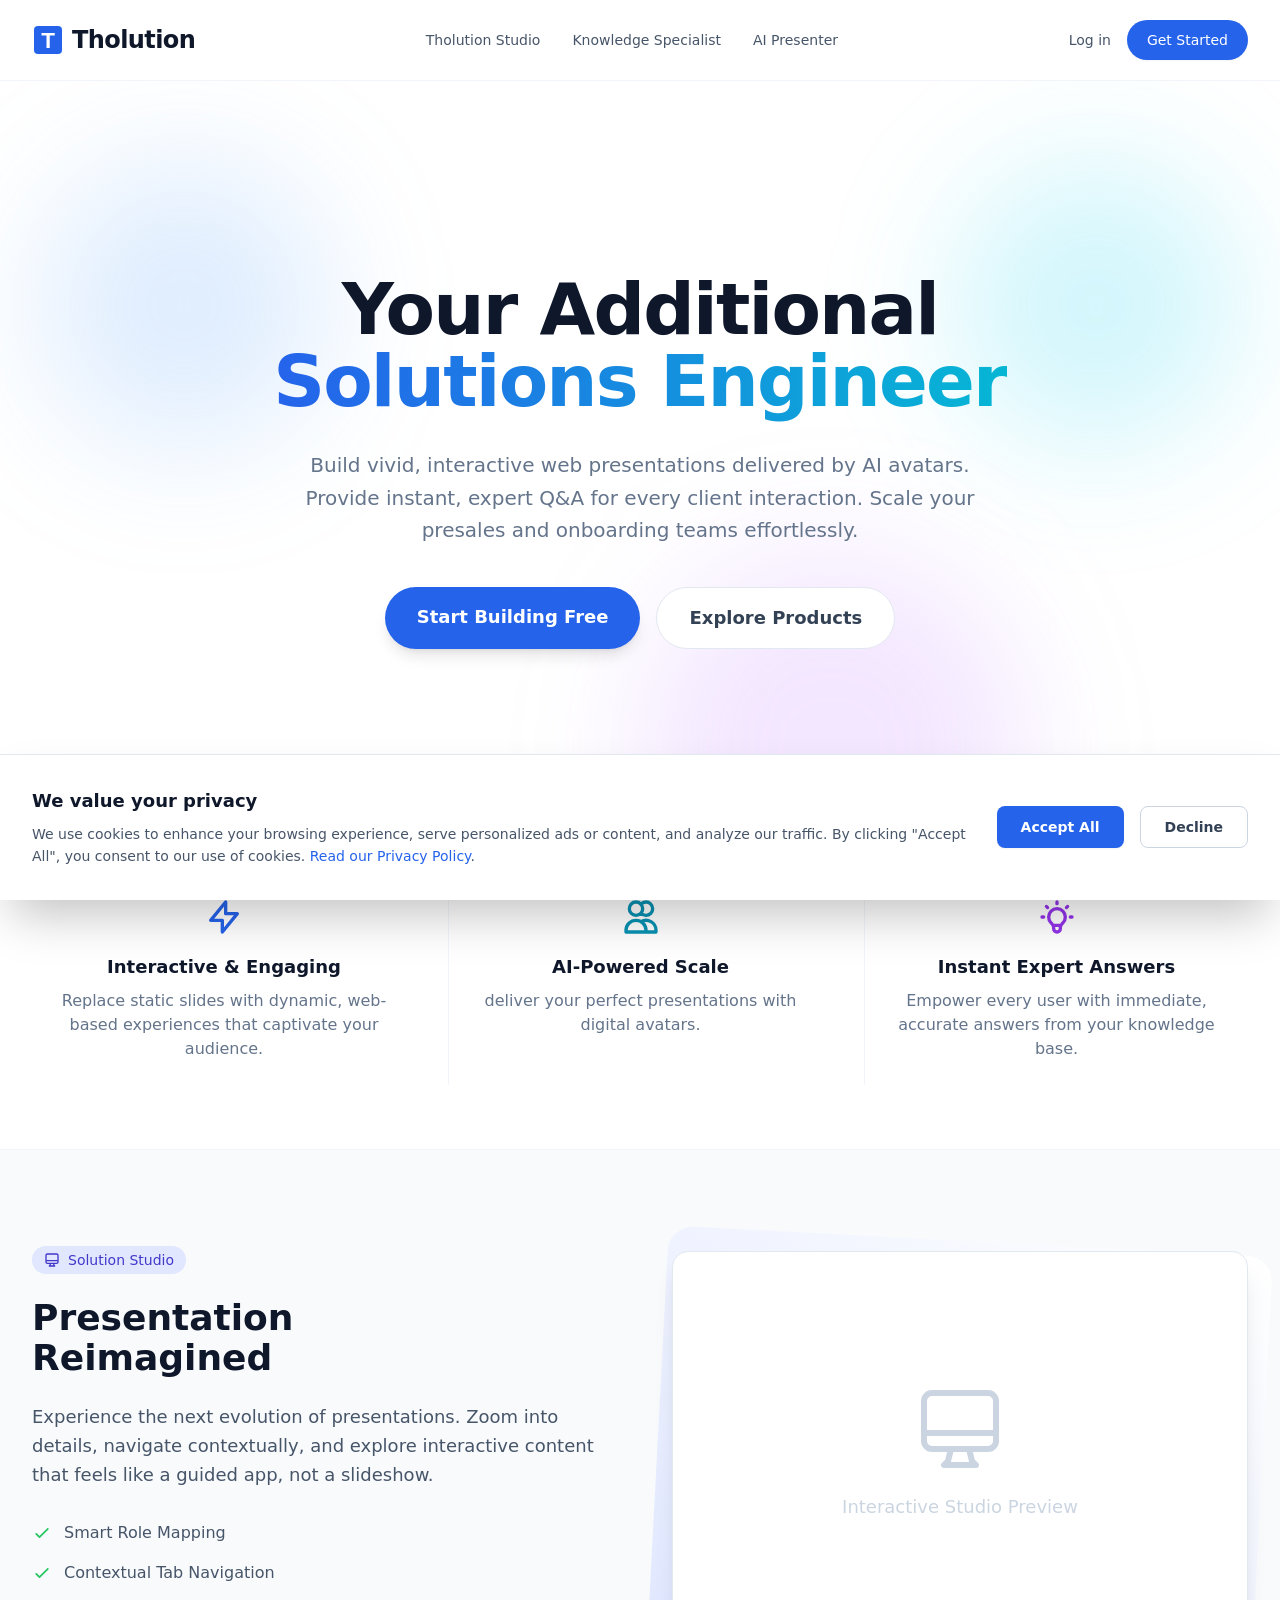
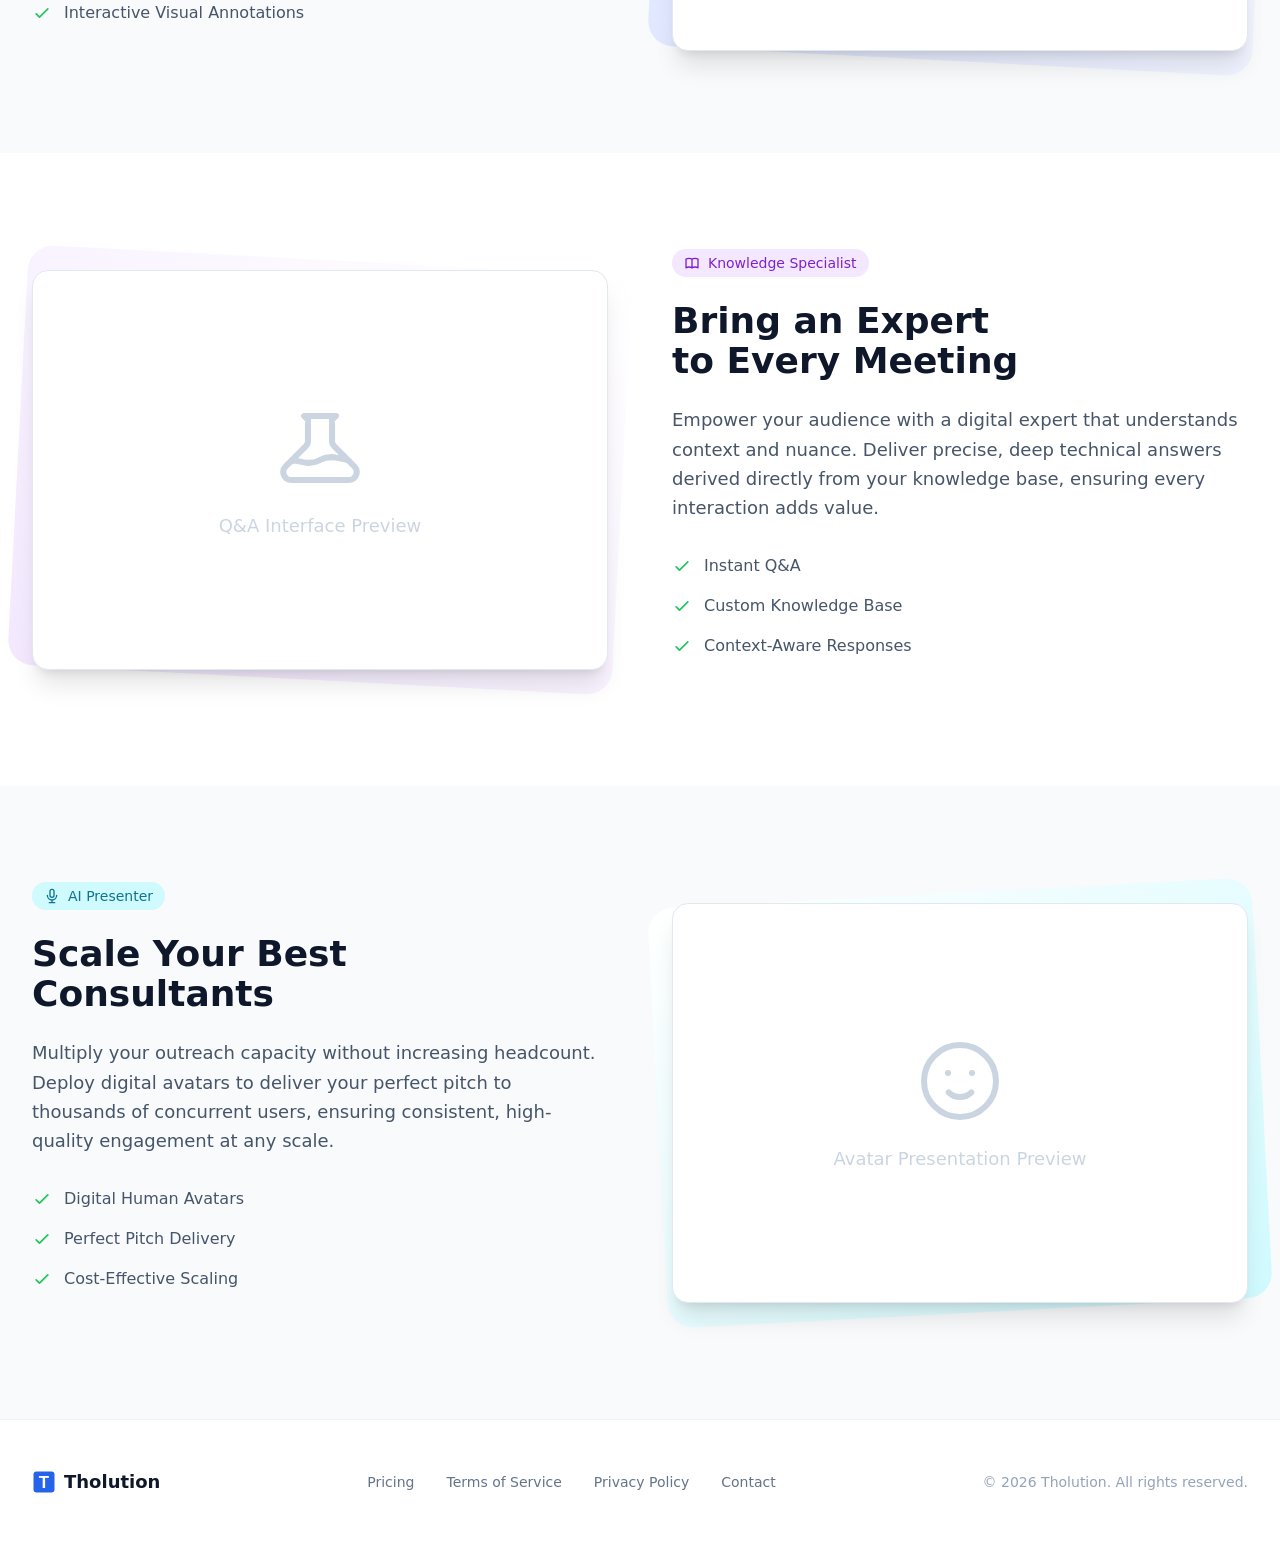
==== commit eb7a4cbc: "update" ====
--- a/index.html
+++ b/index.html
@@ -5,7 +5,7 @@
     <link rel="icon" type="image/svg+xml" href="./logo.svg" />
     <meta name="viewport" content="width=device-width, initial-scale=1.0" />
     <title>Tholution</title>
-    <script type="module" crossorigin src="./assets/index-id7wQZdW.js"></script>
+    <script type="module" crossorigin src="./assets/index-B4y-BqRu.js"></script>
     <link rel="stylesheet" crossorigin href="./assets/index-CT3UeF5n.css">
   </head>
   <body>
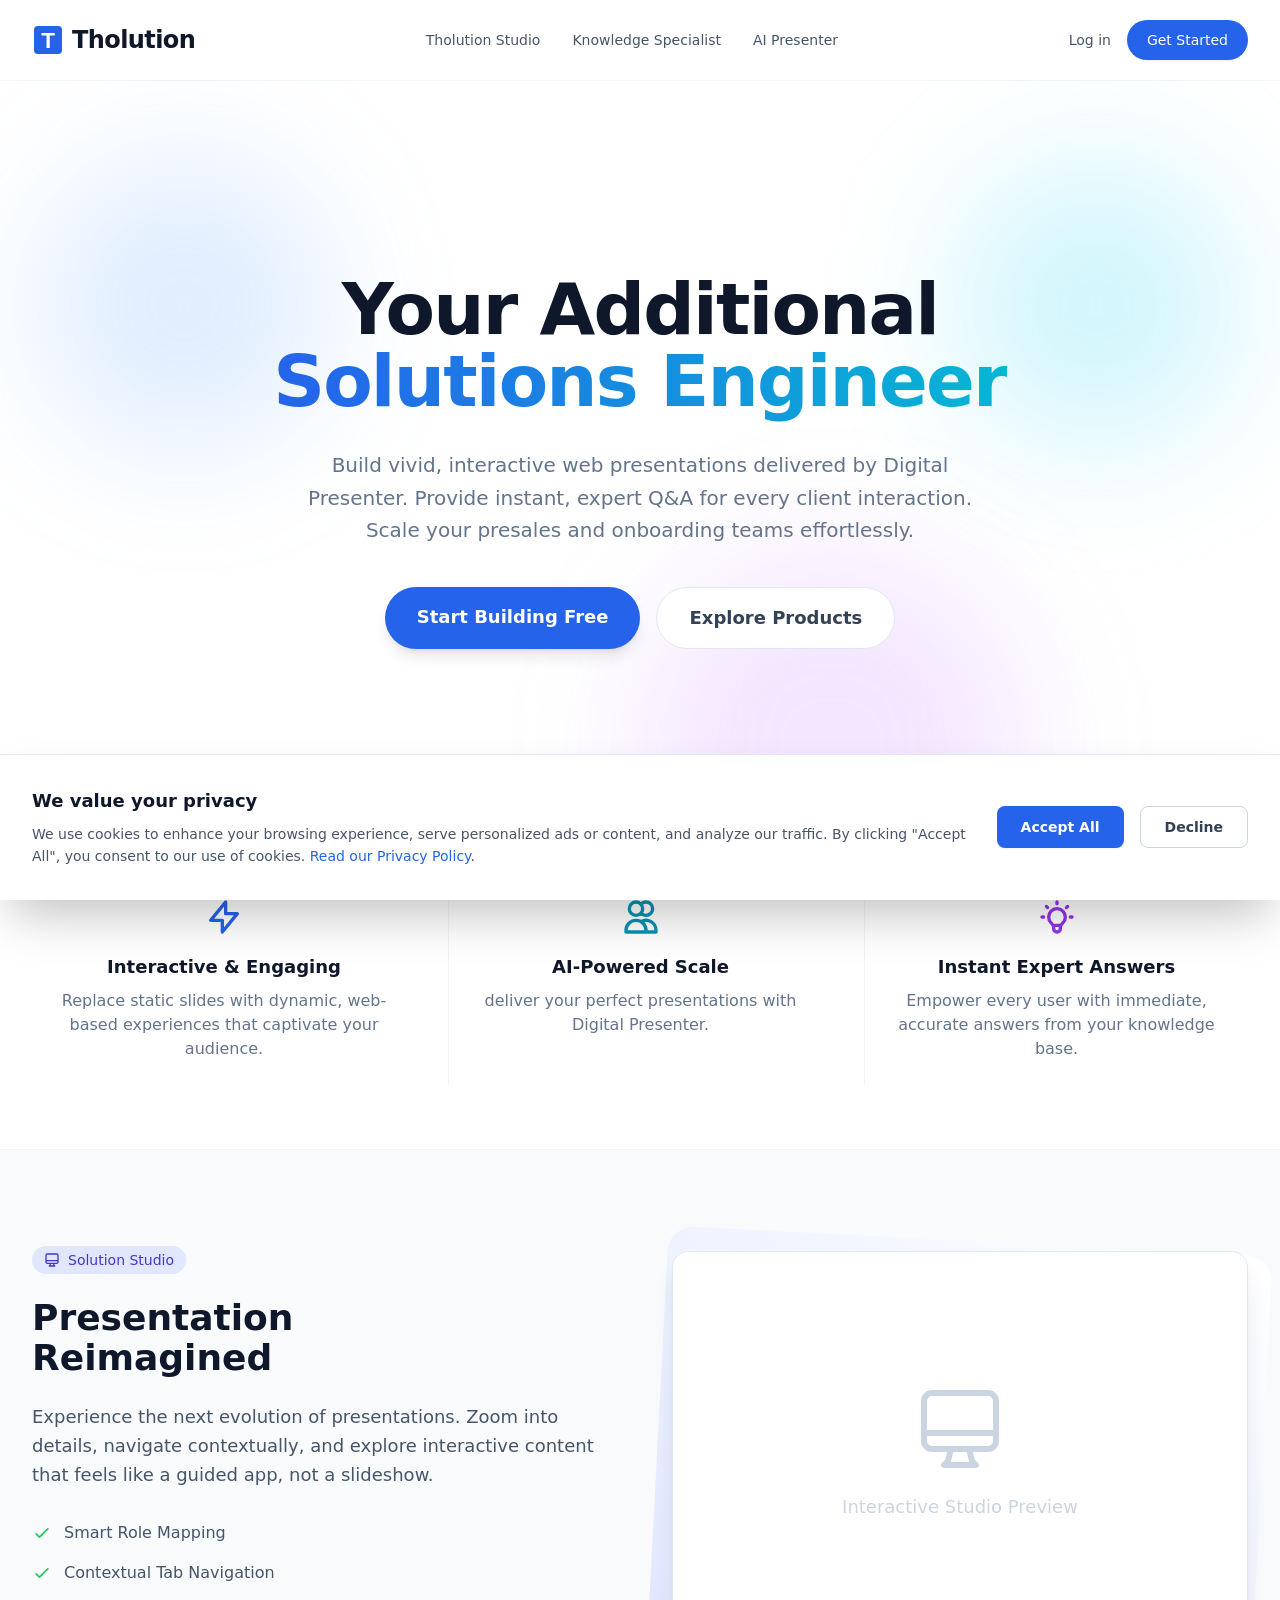
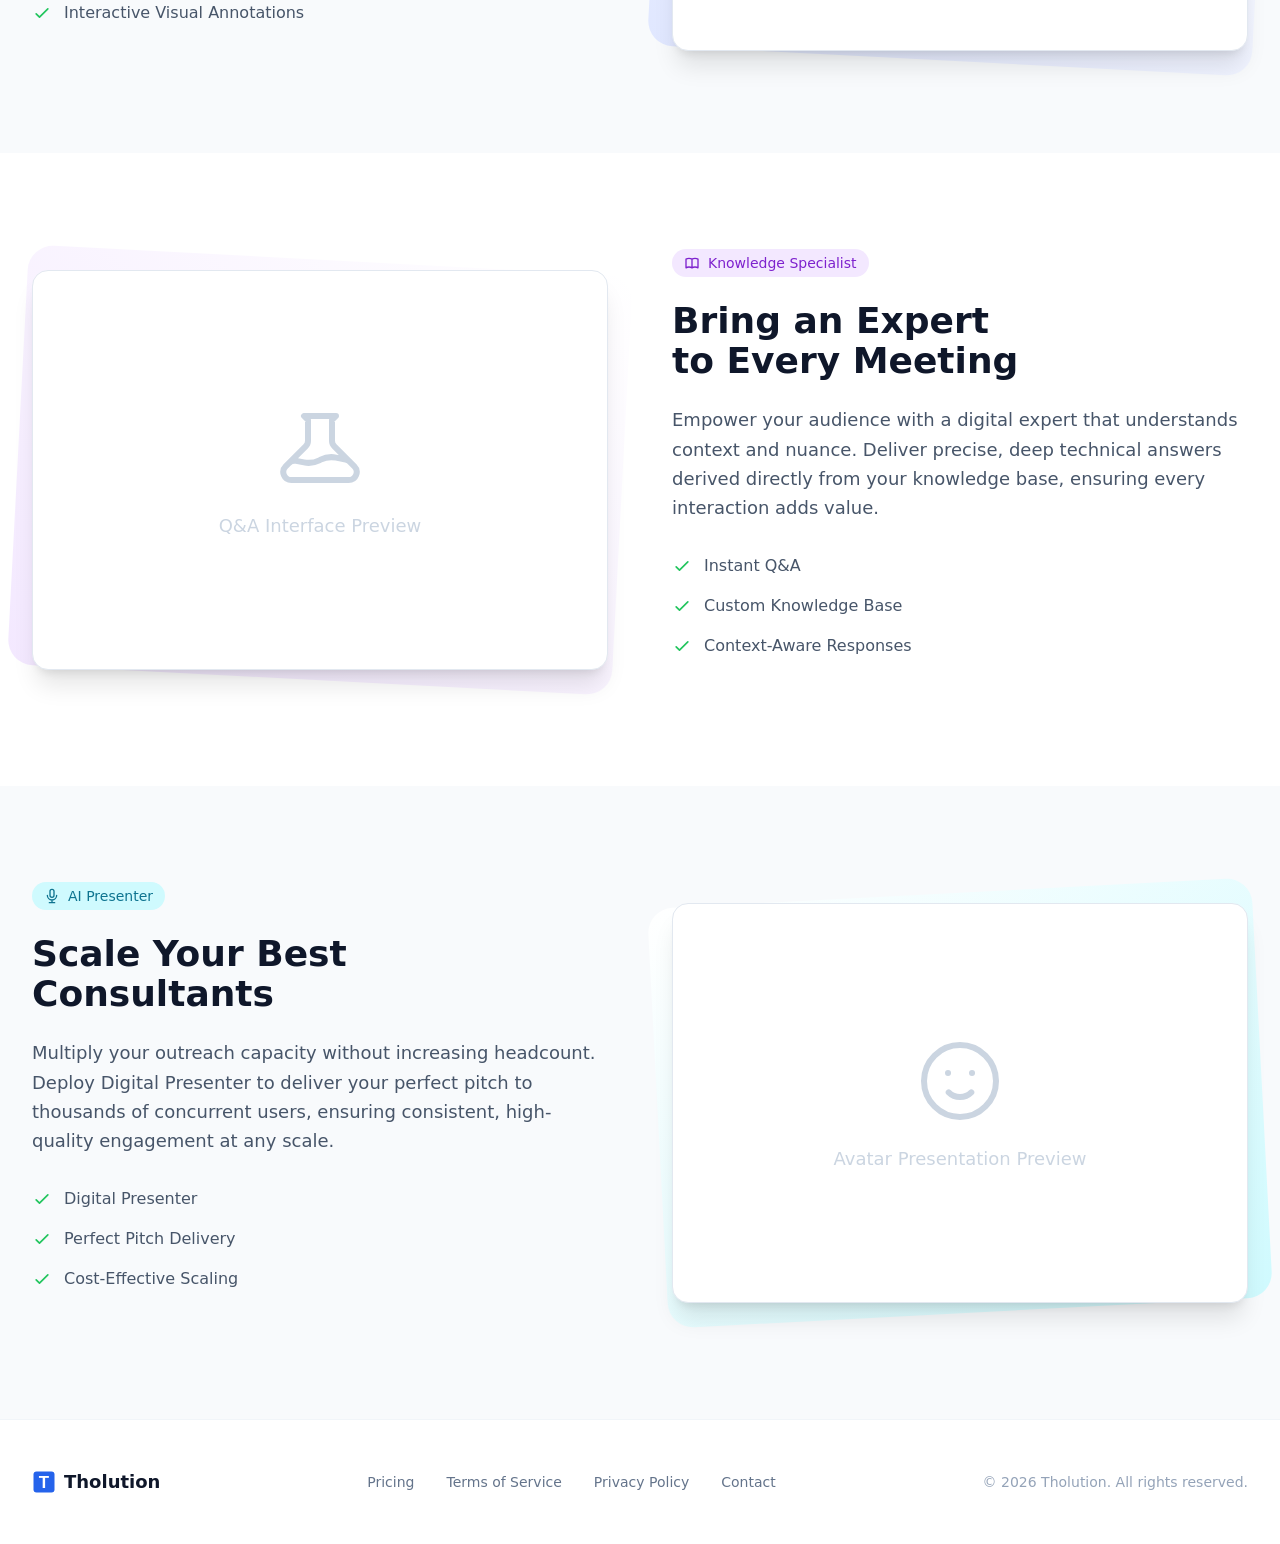
==== commit 8960cdc7: "update" ====
--- a/index.html
+++ b/index.html
@@ -5,7 +5,7 @@
     <link rel="icon" type="image/svg+xml" href="./logo.svg" />
     <meta name="viewport" content="width=device-width, initial-scale=1.0" />
     <title>Tholution</title>
-    <script type="module" crossorigin src="./assets/index-B4y-BqRu.js"></script>
+    <script type="module" crossorigin src="./assets/index-CJEBhkdn.js"></script>
     <link rel="stylesheet" crossorigin href="./assets/index-CT3UeF5n.css">
   </head>
   <body>
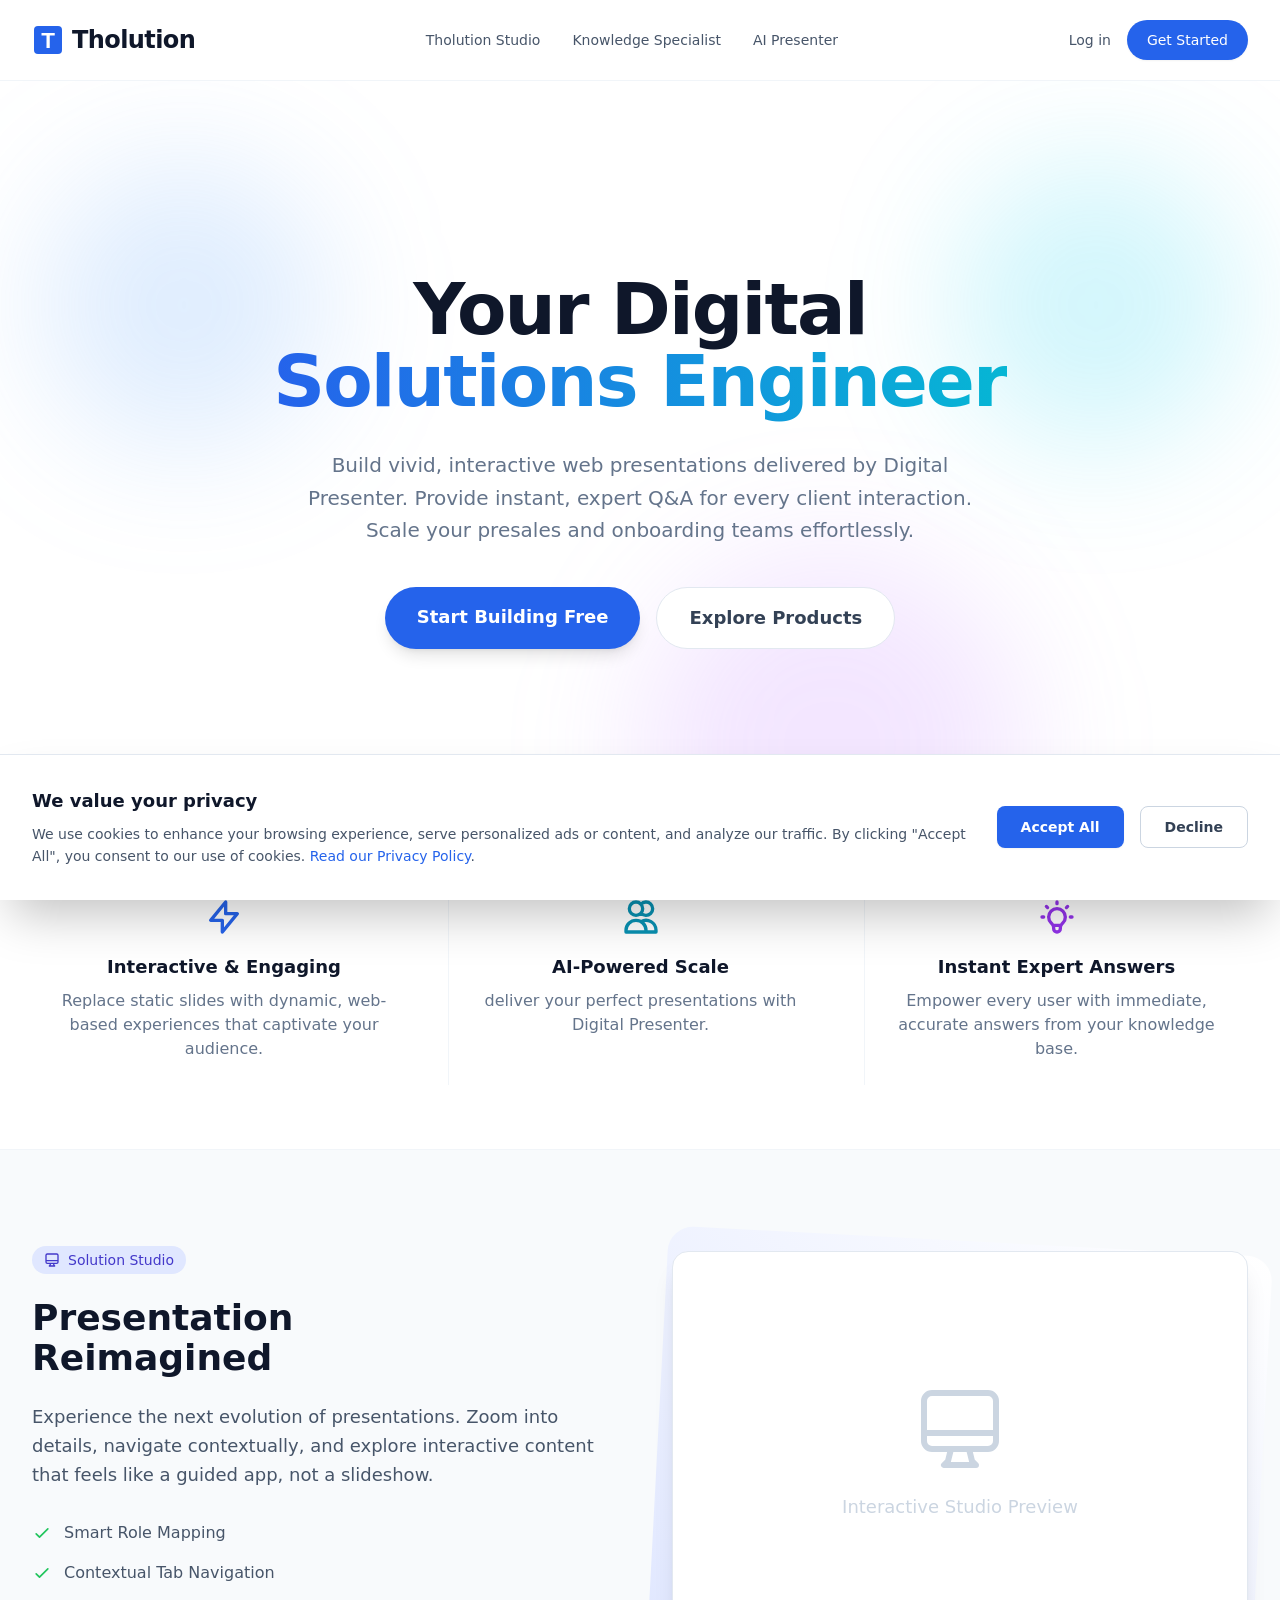
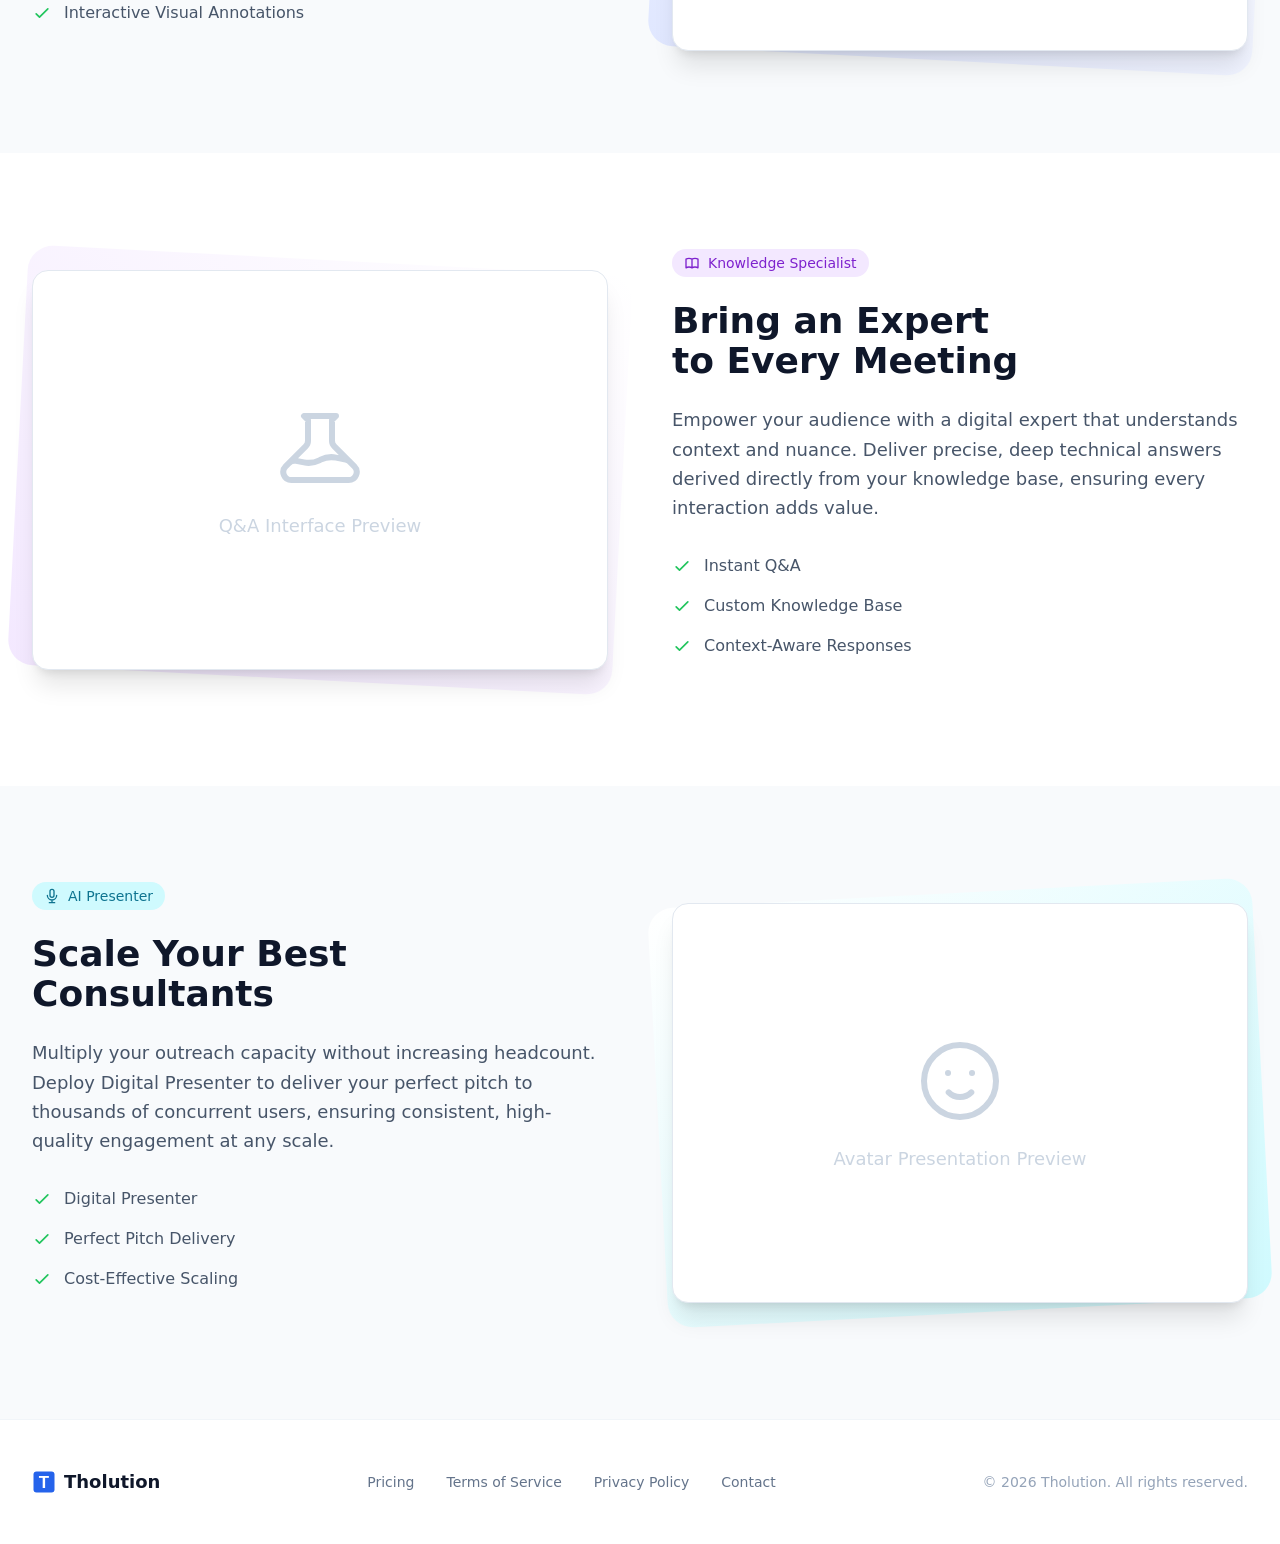
==== commit 7c126b73: "update" ====
--- a/index.html
+++ b/index.html
@@ -5,7 +5,7 @@
     <link rel="icon" type="image/svg+xml" href="./logo.svg" />
     <meta name="viewport" content="width=device-width, initial-scale=1.0" />
     <title>Tholution</title>
-    <script type="module" crossorigin src="./assets/index-CJEBhkdn.js"></script>
+    <script type="module" crossorigin src="./assets/index-Qlj8c9xn.js"></script>
     <link rel="stylesheet" crossorigin href="./assets/index-CT3UeF5n.css">
   </head>
   <body>
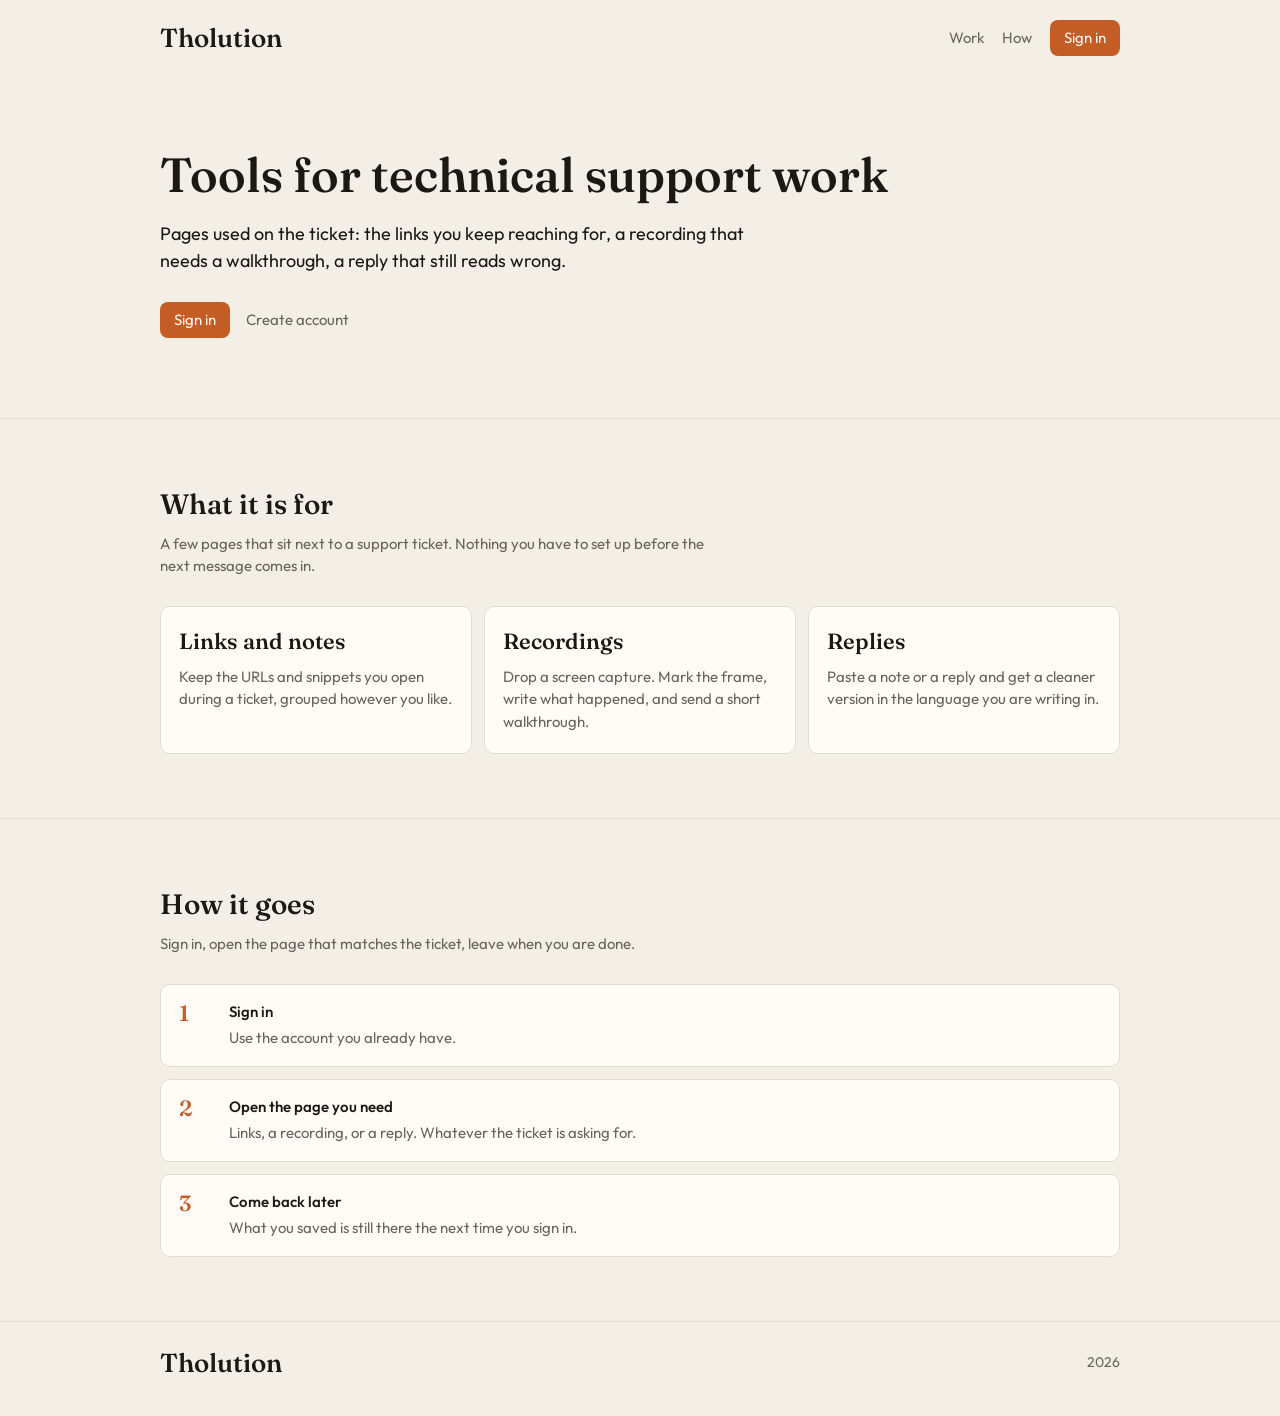
==== commit 4fc5e3df: "update" ====
--- a/index.html
+++ b/index.html
@@ -2,13 +2,281 @@
 <html lang="en">
   <head>
     <meta charset="UTF-8" />
-    <link rel="icon" type="image/svg+xml" href="./logo.svg" />
     <meta name="viewport" content="width=device-width, initial-scale=1.0" />
     <title>Tholution</title>
-    <script type="module" crossorigin src="./assets/index-Qlj8c9xn.js"></script>
-    <link rel="stylesheet" crossorigin href="./assets/index-CT3UeF5n.css">
+    <meta
+      name="description"
+      content="Pages for technical support work: the links you keep reaching for, a recording that needs a walkthrough, a reply that still reads wrong."
+    />
+    <link rel="icon" type="image/svg+xml" href="./logo.svg" />
+    <link rel="preconnect" href="https://fonts.googleapis.com" />
+    <link rel="preconnect" href="https://fonts.gstatic.com" crossorigin />
+    <link
+      href="https://fonts.googleapis.com/css2?family=Fraunces:opsz,wght@9..144,560&family=Outfit:wght@400;500&display=swap"
+      rel="stylesheet"
+    />
+    <style>
+      :root {
+        --paper: #f3efe6;
+        --sheet: #fffcf7;
+        --ink: #1c1915;
+        --muted: #6b645c;
+        --line: #e4dccf;
+        --rail: #1e1b16;
+        --rail-text: #f3efe6;
+        --copper: #c45c26;
+        --copper-ink: #fff8f3;
+        --radius: 10px;
+      }
+      * { box-sizing: border-box; }
+      html { scroll-behavior: smooth; }
+      body {
+        margin: 0;
+        color: var(--ink);
+        background: var(--paper);
+        font-family: Outfit, sans-serif;
+        font-size: 15px;
+        line-height: 1.5;
+      }
+      a { color: inherit; }
+      .wrap {
+        width: min(960px, calc(100% - 48px));
+        margin: 0 auto;
+      }
+      .bar {
+        display: flex;
+        align-items: center;
+        justify-content: space-between;
+        gap: 16px;
+        padding: 20px 0;
+      }
+      .wordmark {
+        font-family: Fraunces, serif;
+        font-size: 26px;
+        font-weight: 560;
+        text-decoration: none;
+        line-height: 1;
+      }
+      .bar nav {
+        display: flex;
+        align-items: center;
+        gap: 18px;
+      }
+      .bar nav a { text-decoration: none; }
+      .bar nav a:not(.sign-in) { color: var(--muted); }
+      .bar nav a:not(.sign-in):hover { color: var(--ink); }
+      .sign-in {
+        display: inline-flex;
+        align-items: center;
+        height: 36px;
+        padding: 0 14px;
+        border-radius: 8px;
+        background: var(--copper);
+        color: var(--copper-ink);
+        text-decoration: none;
+        font-size: 15px;
+      }
+      .sign-in:hover { filter: brightness(1.05); }
+      .hero {
+        padding: 72px 0 80px;
+        border-bottom: 1px solid var(--line);
+      }
+      .hero h1 {
+        font-family: Fraunces, serif;
+        font-weight: 560;
+        font-size: 48px;
+        line-height: 1.12;
+        margin: 0 0 18px;
+      }
+      .lede {
+        margin: 0 0 28px;
+        font-size: 18px;
+        max-width: 38rem;
+        color: var(--ink);
+      }
+      .hero-actions { display: flex; align-items: center; gap: 16px; }
+      .hero-actions .quiet {
+        color: var(--muted);
+        text-decoration: none;
+      }
+      .hero-actions .quiet:hover { color: var(--ink); }
+      section { padding: 64px 0; }
+      section h2 {
+        font-family: Fraunces, serif;
+        font-weight: 560;
+        font-size: 28px;
+        margin: 0 0 8px;
+      }
+      .section-lead {
+        margin: 0 0 28px;
+        color: var(--muted);
+        max-width: 36rem;
+      }
+      .points {
+        display: grid;
+        grid-template-columns: repeat(3, minmax(0, 1fr));
+        gap: 12px;
+      }
+      .sheet {
+        background: var(--sheet);
+        border: 1px solid var(--line);
+        border-radius: var(--radius);
+        padding: 18px 18px 20px;
+      }
+      .sheet h3 {
+        font-family: Fraunces, serif;
+        font-size: 22px;
+        font-weight: 560;
+        margin: 0 0 8px;
+      }
+      .sheet p { margin: 0; color: var(--muted); }
+      .how { border-top: 1px solid var(--line); }
+      .steps {
+        display: grid;
+        gap: 12px;
+        margin: 0;
+        padding: 0;
+        list-style: none;
+        counter-reset: step;
+      }
+      .steps li {
+        display: grid;
+        grid-template-columns: 36px 1fr;
+        gap: 14px;
+        align-items: start;
+        padding: 16px 18px;
+        background: var(--sheet);
+        border: 1px solid var(--line);
+        border-radius: var(--radius);
+      }
+      .steps li::before {
+        counter-increment: step;
+        content: counter(step);
+        font-family: Fraunces, serif;
+        font-size: 22px;
+        font-weight: 560;
+        color: var(--copper);
+        line-height: 1.1;
+      }
+      .steps strong { font-weight: 560; }
+      .steps p { margin: 4px 0 0; color: var(--muted); }
+      .foot {
+        border-top: 1px solid var(--line);
+        padding: 28px 0 40px;
+      }
+      .foot-inner {
+        display: flex;
+        align-items: center;
+        justify-content: space-between;
+        gap: 16px;
+      }
+      .foot p { margin: 0; color: var(--muted); font-size: 14px; }
+      @media (max-width: 800px) {
+        .points { grid-template-columns: 1fr; }
+        .hero h1 { font-size: 36px; }
+        .bar nav a:not(.sign-in) { display: none; }
+      }
+      @media (max-width: 640px) {
+        .wrap { width: calc(100% - 40px); }
+        .hero { padding: 48px 0 56px; }
+        section { padding: 48px 0; }
+        .hero-actions { flex-wrap: wrap; }
+      }
+    </style>
   </head>
   <body>
-    <div id="app"></div>
+    <header>
+      <div class="wrap bar">
+        <a class="wordmark" href="./">Tholution</a>
+        <nav>
+          <a href="#work">Work</a>
+          <a href="#how">How</a>
+          <a class="sign-in" href="https://app.tholution.com/login">Sign in</a>
+        </nav>
+      </div>
+    </header>
+
+    <main>
+      <section class="hero">
+        <div class="wrap">
+          <h1>Tools for technical support work</h1>
+          <p class="lede">
+            Pages used on the ticket: the links you keep reaching for, a
+            recording that needs a walkthrough, a reply that still reads wrong.
+          </p>
+          <div class="hero-actions">
+            <a class="sign-in" href="https://app.tholution.com/login">Sign in</a>
+            <a class="quiet" href="https://app.tholution.com/register">Create account</a>
+          </div>
+        </div>
+      </section>
+
+      <section id="work">
+        <div class="wrap">
+          <h2>What it is for</h2>
+          <p class="section-lead">
+            A few pages that sit next to a support ticket. Nothing you have to
+            set up before the next message comes in.
+          </p>
+          <div class="points">
+            <article class="sheet">
+              <h3>Links and notes</h3>
+              <p>
+                Keep the URLs and snippets you open during a ticket, grouped
+                however you like.
+              </p>
+            </article>
+            <article class="sheet">
+              <h3>Recordings</h3>
+              <p>
+                Drop a screen capture. Mark the frame, write what happened, and
+                send a short walkthrough.
+              </p>
+            </article>
+            <article class="sheet">
+              <h3>Replies</h3>
+              <p>
+                Paste a note or a reply and get a cleaner version in the
+                language you are writing in.
+              </p>
+            </article>
+          </div>
+        </div>
+      </section>
+
+      <section class="how" id="how">
+        <div class="wrap">
+          <h2>How it goes</h2>
+          <p class="section-lead">Sign in, open the page that matches the ticket, leave when you are done.</p>
+          <ol class="steps">
+            <li>
+              <div>
+                <strong>Sign in</strong>
+                <p>Use the account you already have.</p>
+              </div>
+            </li>
+            <li>
+              <div>
+                <strong>Open the page you need</strong>
+                <p>Links, a recording, or a reply. Whatever the ticket is asking for.</p>
+              </div>
+            </li>
+            <li>
+              <div>
+                <strong>Come back later</strong>
+                <p>What you saved is still there the next time you sign in.</p>
+              </div>
+            </li>
+          </ol>
+        </div>
+      </section>
+    </main>
+
+    <footer class="foot">
+      <div class="wrap foot-inner">
+        <a class="wordmark" href="./">Tholution</a>
+        <p>2026</p>
+      </div>
+    </footer>
   </body>
 </html>
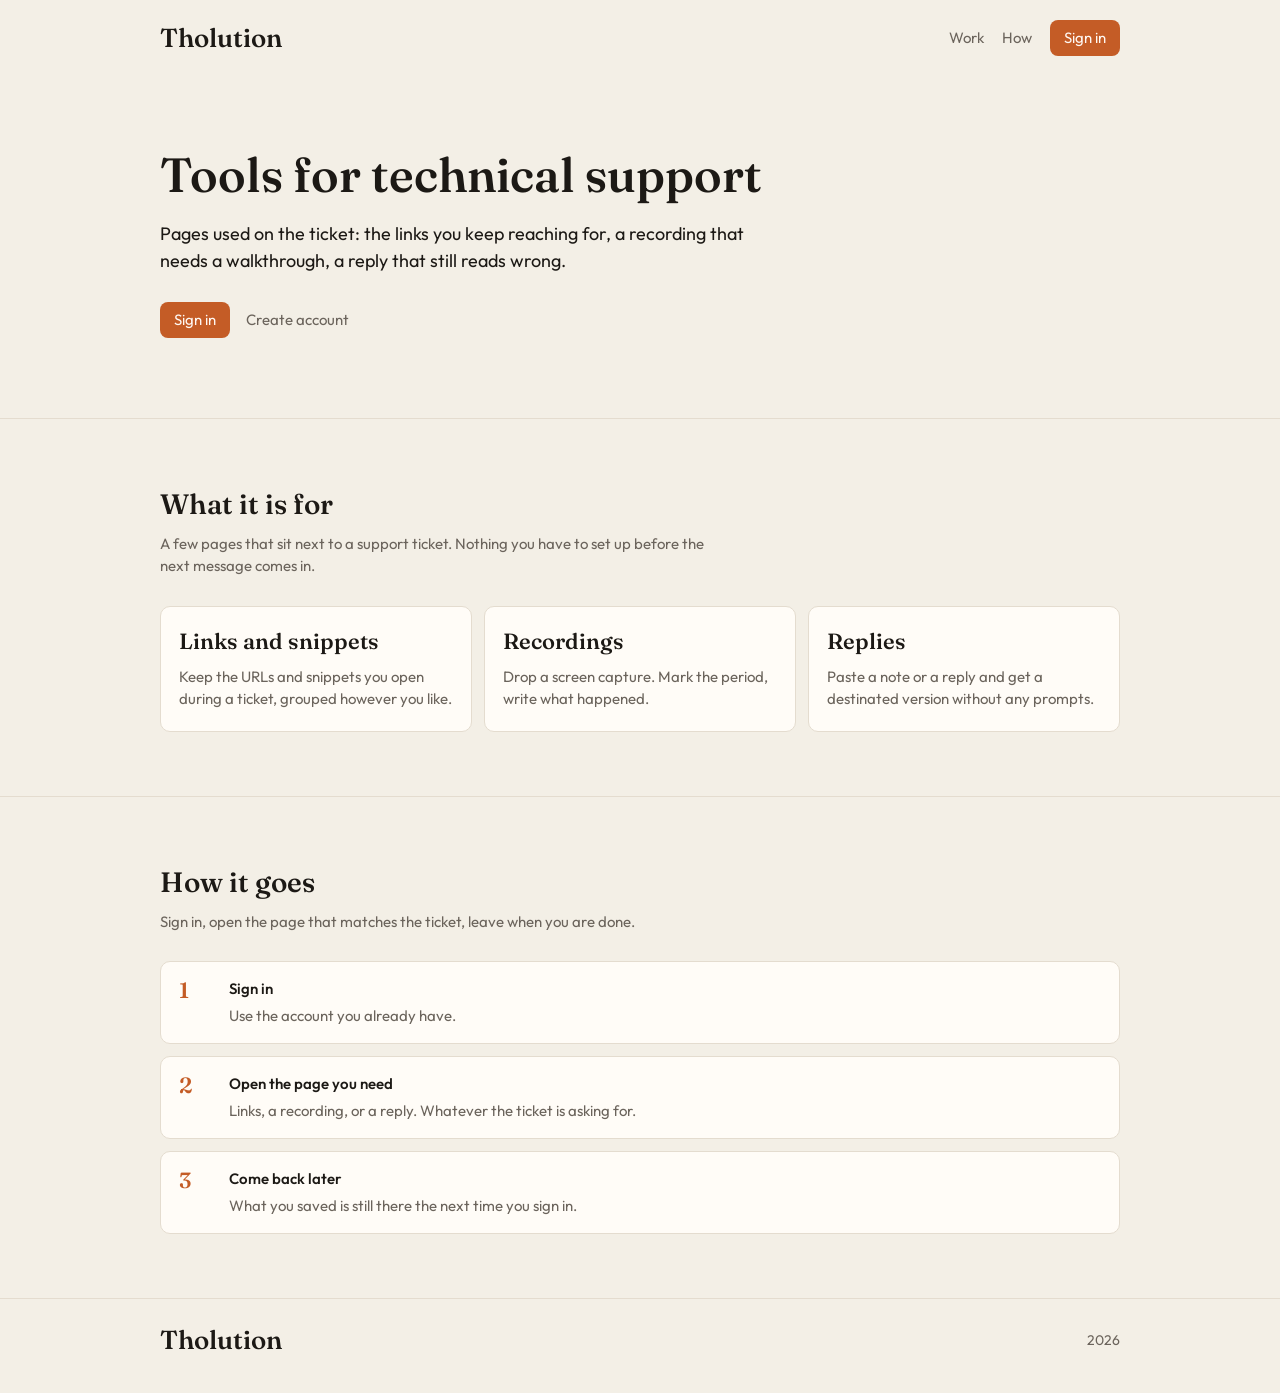
==== commit ee90a8a9: "Update index.html" ====
--- a/index.html
+++ b/index.html
@@ -6,7 +6,7 @@
     <title>Tholution</title>
     <meta
       name="description"
-      content="Pages for technical support work: the links you keep reaching for, a recording that needs a walkthrough, a reply that still reads wrong."
+      content="Shortcuts reduce your browser tabs; a basic video subtitle and annotation tool; a language correction and optimization tool."
     />
     <link rel="icon" type="image/svg+xml" href="./logo.svg" />
     <link rel="preconnect" href="https://fonts.googleapis.com" />
@@ -199,7 +199,7 @@
     <main>
       <section class="hero">
         <div class="wrap">
-          <h1>Tools for technical support work</h1>
+          <h1>Tools for technical support</h1>
           <p class="lede">
             Pages used on the ticket: the links you keep reaching for, a
             recording that needs a walkthrough, a reply that still reads wrong.
@@ -220,7 +220,7 @@
           </p>
           <div class="points">
             <article class="sheet">
-              <h3>Links and notes</h3>
+              <h3>Links and snippets</h3>
               <p>
                 Keep the URLs and snippets you open during a ticket, grouped
                 however you like.
@@ -229,15 +229,13 @@
             <article class="sheet">
               <h3>Recordings</h3>
               <p>
-                Drop a screen capture. Mark the frame, write what happened, and
-                send a short walkthrough.
+                Drop a screen capture. Mark the period, write what happened.
               </p>
             </article>
             <article class="sheet">
               <h3>Replies</h3>
               <p>
-                Paste a note or a reply and get a cleaner version in the
-                language you are writing in.
+                Paste a note or a reply and get a destinated version without any prompts.
               </p>
             </article>
           </div>
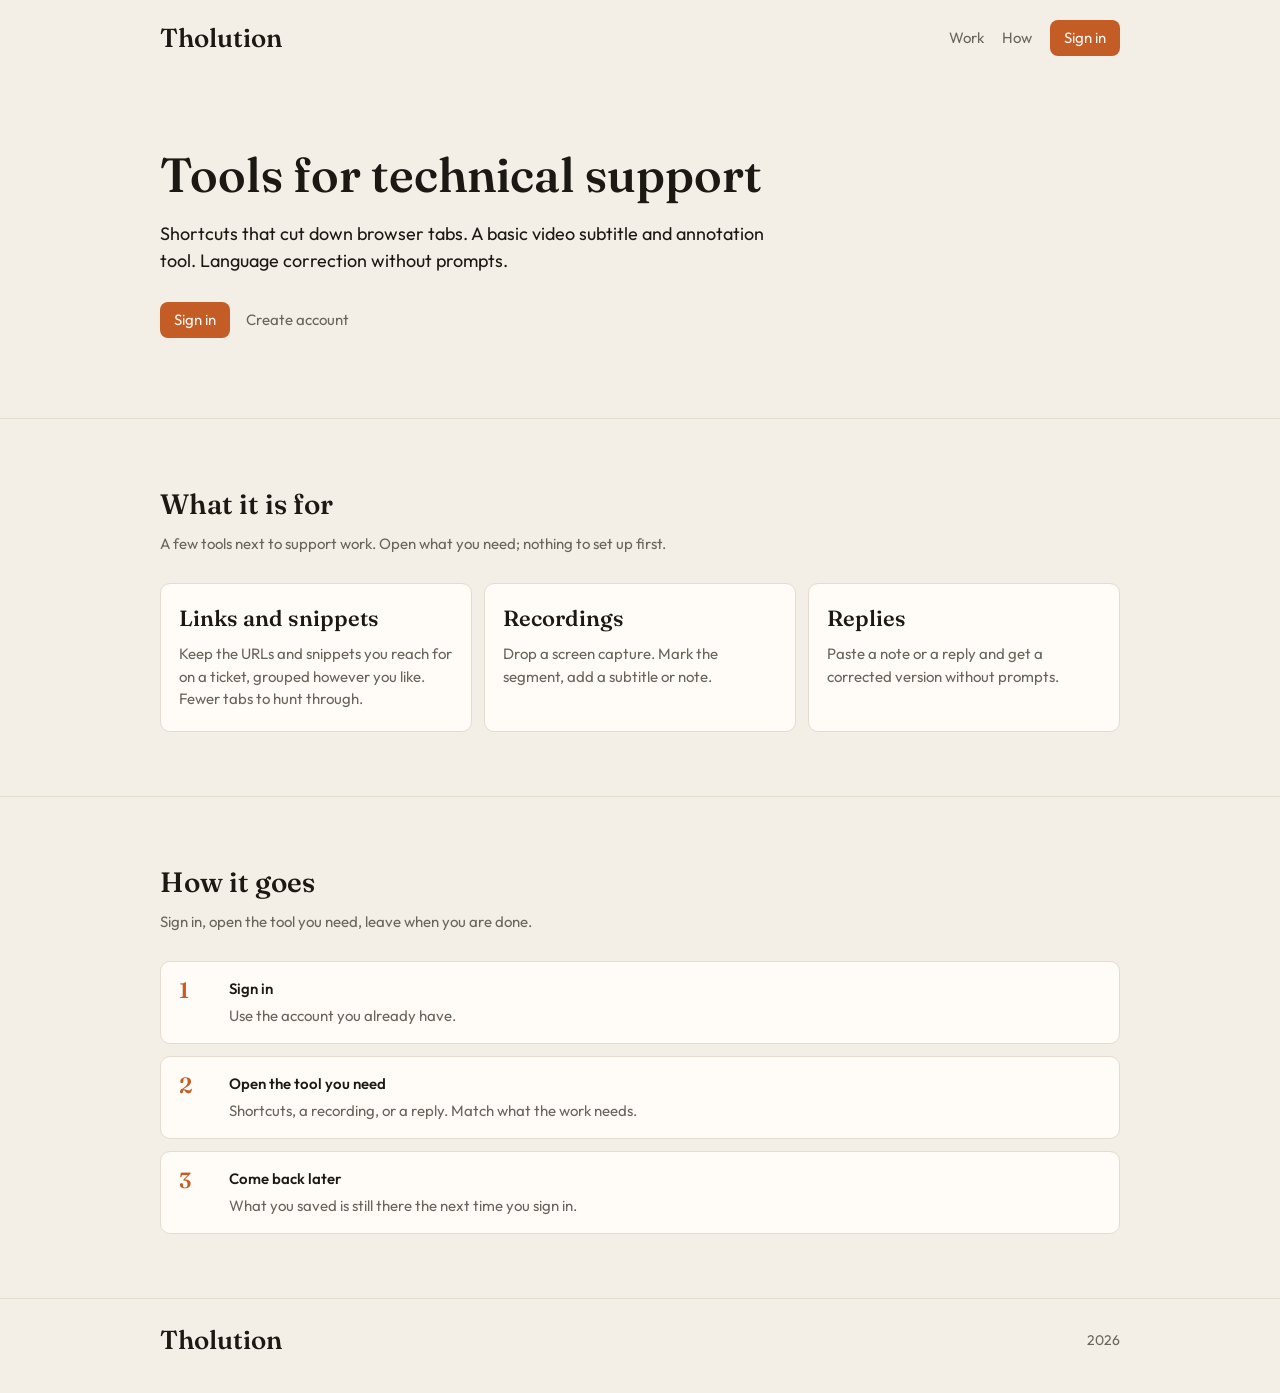
==== commit 7f41aa17: "update" ====
--- a/index.html
+++ b/index.html
@@ -6,7 +6,7 @@
     <title>Tholution</title>
     <meta
       name="description"
-      content="Shortcuts reduce your browser tabs; a basic video subtitle and annotation tool; a language correction and optimization tool."
+      content="Shortcuts that cut down browser tabs; a basic video subtitle and annotation tool; a language correction tool without prompts."
     />
     <link rel="icon" type="image/svg+xml" href="./logo.svg" />
     <link rel="preconnect" href="https://fonts.googleapis.com" />
@@ -201,8 +201,8 @@
         <div class="wrap">
           <h1>Tools for technical support</h1>
           <p class="lede">
-            Pages used on the ticket: the links you keep reaching for, a
-            recording that needs a walkthrough, a reply that still reads wrong.
+            Shortcuts that cut down browser tabs. A basic video subtitle and
+            annotation tool. Language correction without prompts.
           </p>
           <div class="hero-actions">
             <a class="sign-in" href="https://app.tholution.com/login">Sign in</a>
@@ -215,27 +215,28 @@
         <div class="wrap">
           <h2>What it is for</h2>
           <p class="section-lead">
-            A few pages that sit next to a support ticket. Nothing you have to
-            set up before the next message comes in.
+            A few tools next to support work. Open what you need; nothing to
+            set up first.
           </p>
           <div class="points">
             <article class="sheet">
               <h3>Links and snippets</h3>
               <p>
-                Keep the URLs and snippets you open during a ticket, grouped
-                however you like.
+                Keep the URLs and snippets you reach for on a ticket, grouped
+                however you like. Fewer tabs to hunt through.
               </p>
             </article>
             <article class="sheet">
               <h3>Recordings</h3>
               <p>
-                Drop a screen capture. Mark the period, write what happened.
+                Drop a screen capture. Mark the segment, add a subtitle or note.
               </p>
             </article>
             <article class="sheet">
               <h3>Replies</h3>
               <p>
-                Paste a note or a reply and get a destinated version without any prompts.
+                Paste a note or a reply and get a corrected version without
+                prompts.
               </p>
             </article>
           </div>
@@ -245,7 +246,7 @@
       <section class="how" id="how">
         <div class="wrap">
           <h2>How it goes</h2>
-          <p class="section-lead">Sign in, open the page that matches the ticket, leave when you are done.</p>
+          <p class="section-lead">Sign in, open the tool you need, leave when you are done.</p>
           <ol class="steps">
             <li>
               <div>
@@ -255,8 +256,8 @@
             </li>
             <li>
               <div>
-                <strong>Open the page you need</strong>
-                <p>Links, a recording, or a reply. Whatever the ticket is asking for.</p>
+                <strong>Open the tool you need</strong>
+                <p>Shortcuts, a recording, or a reply. Match what the work needs.</p>
               </div>
             </li>
             <li>
